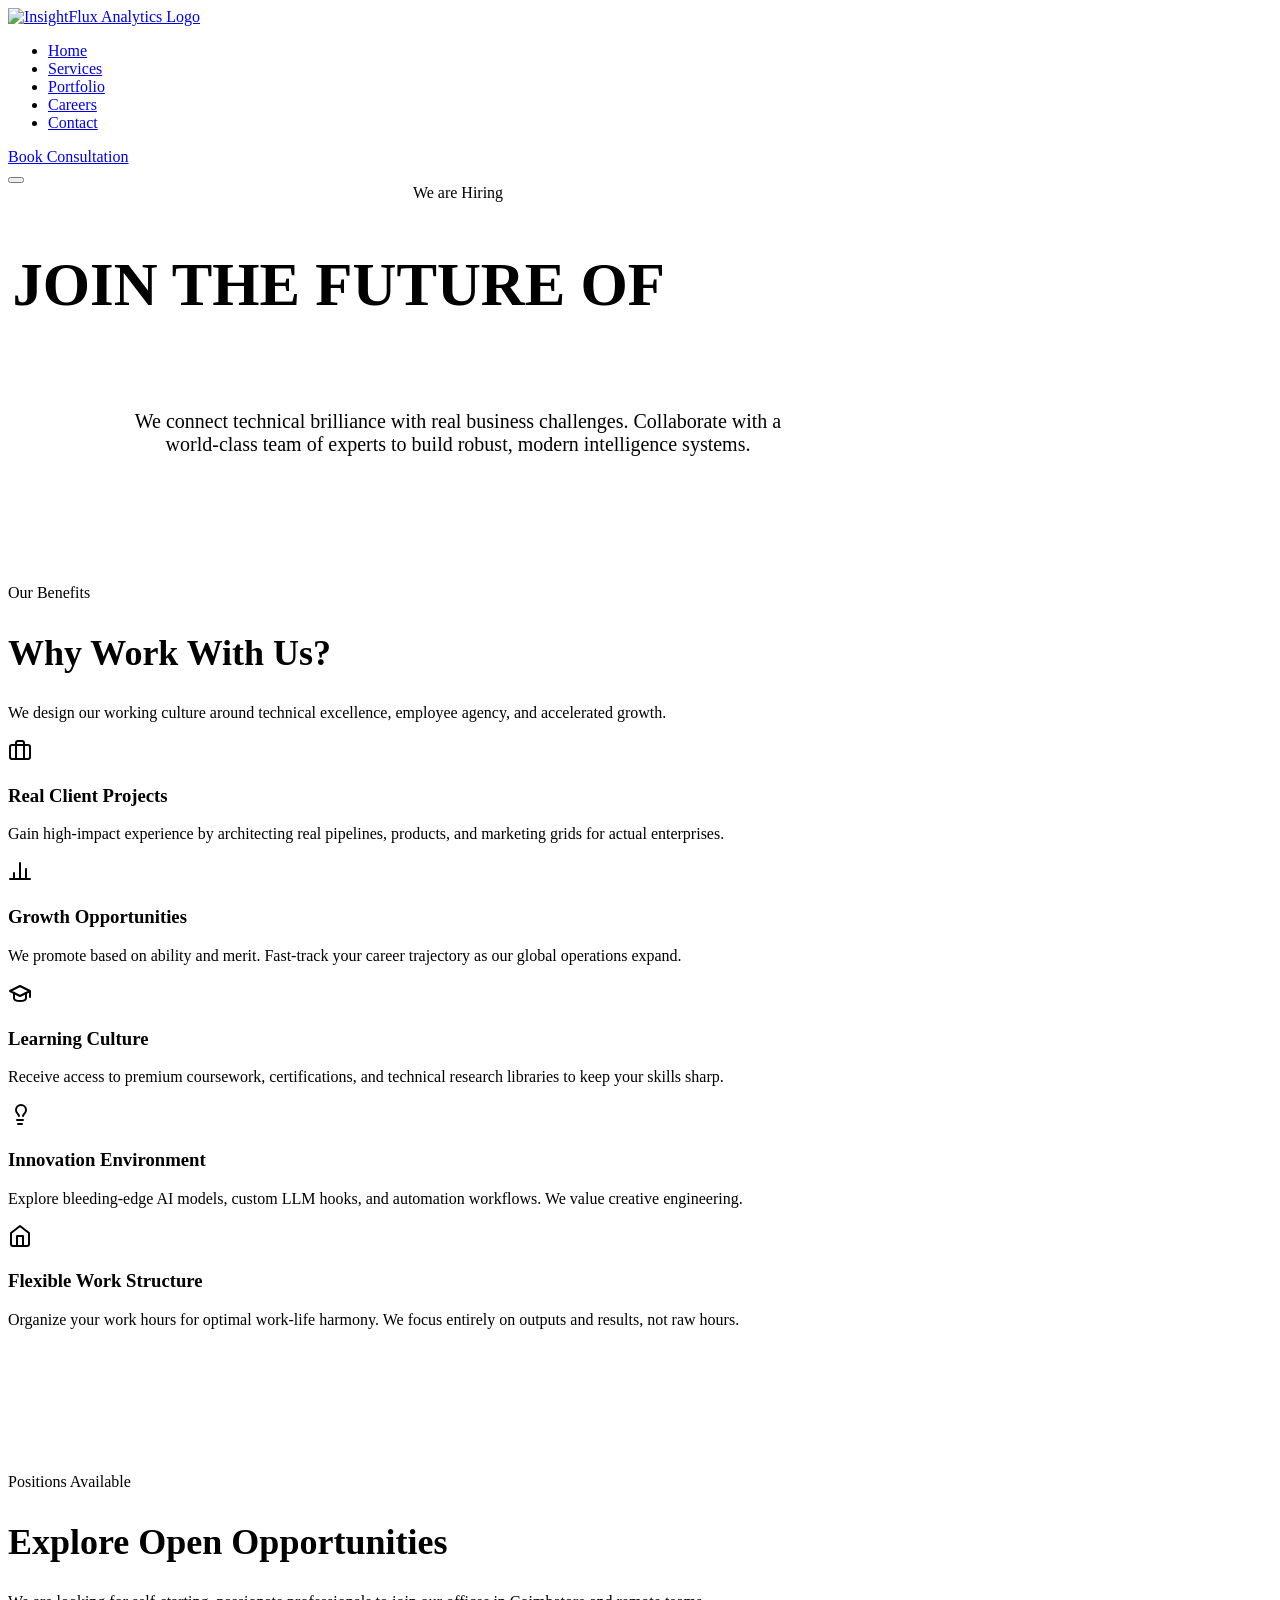
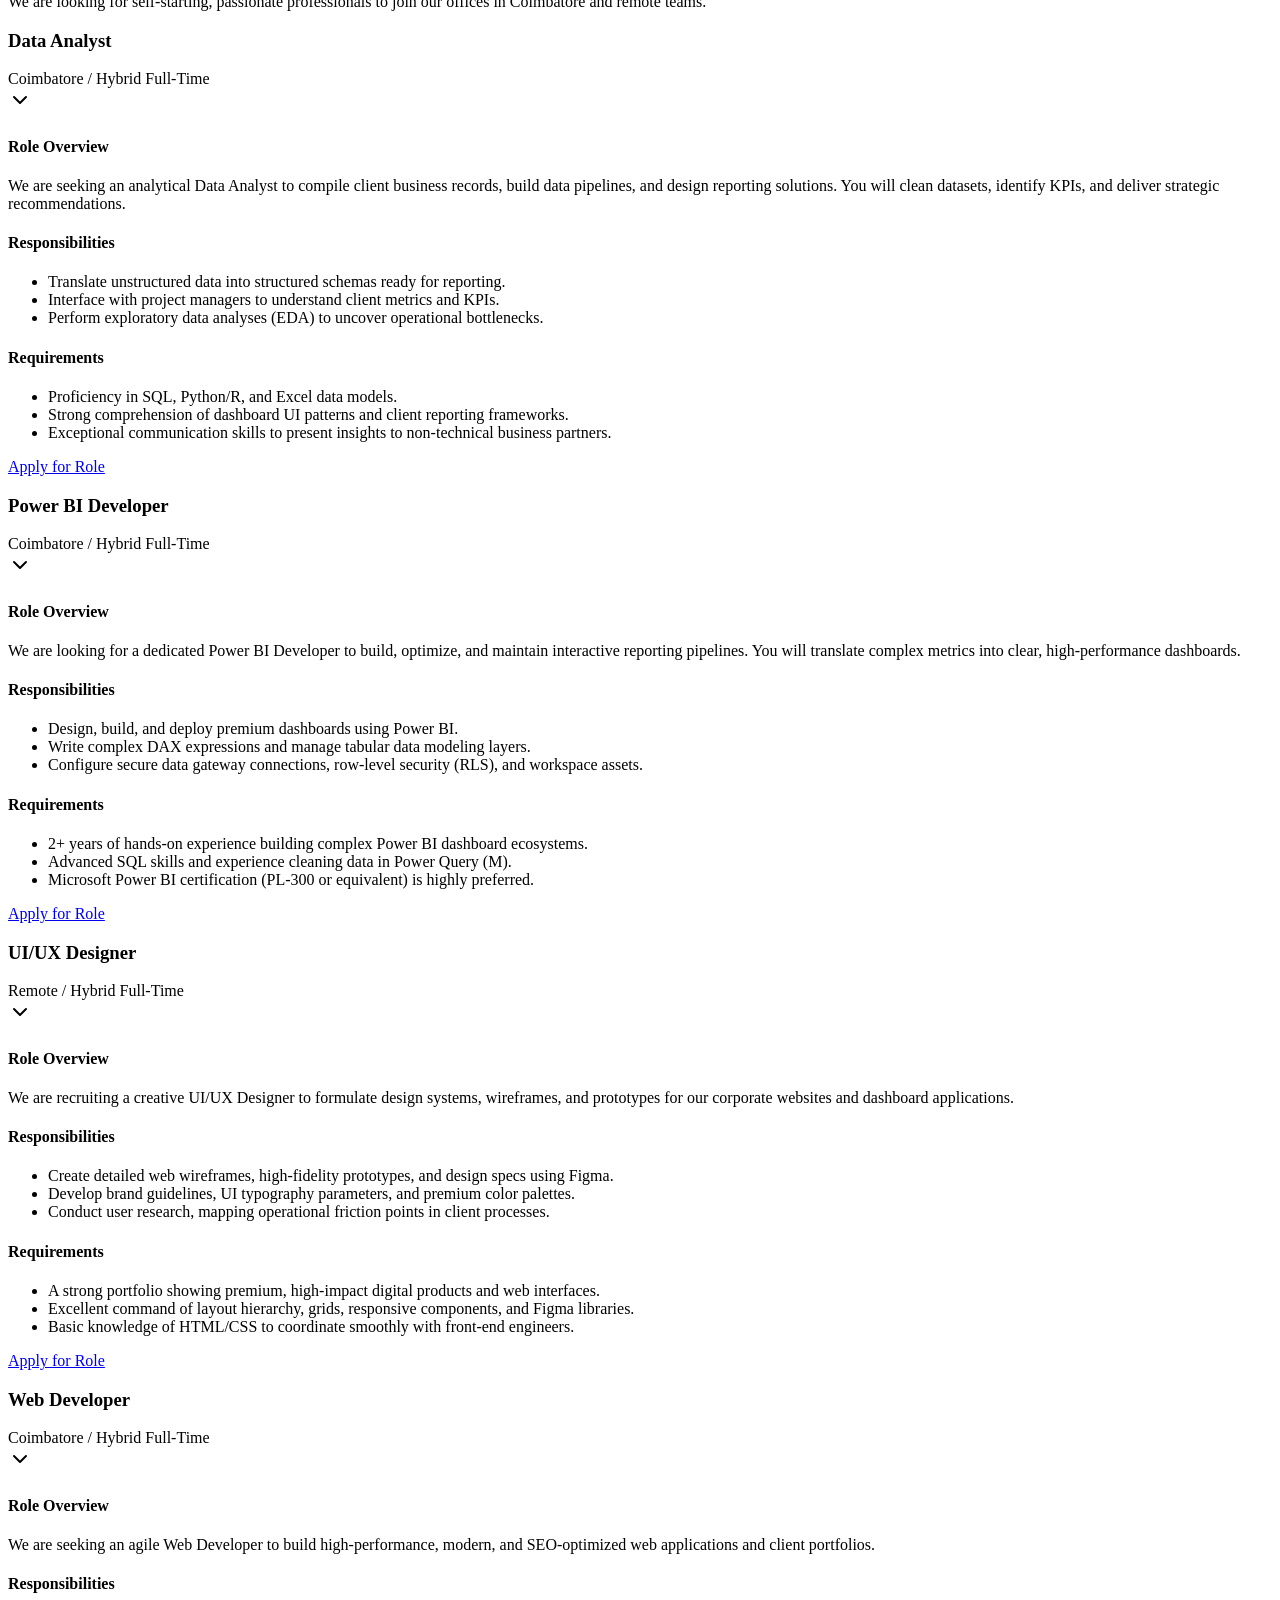
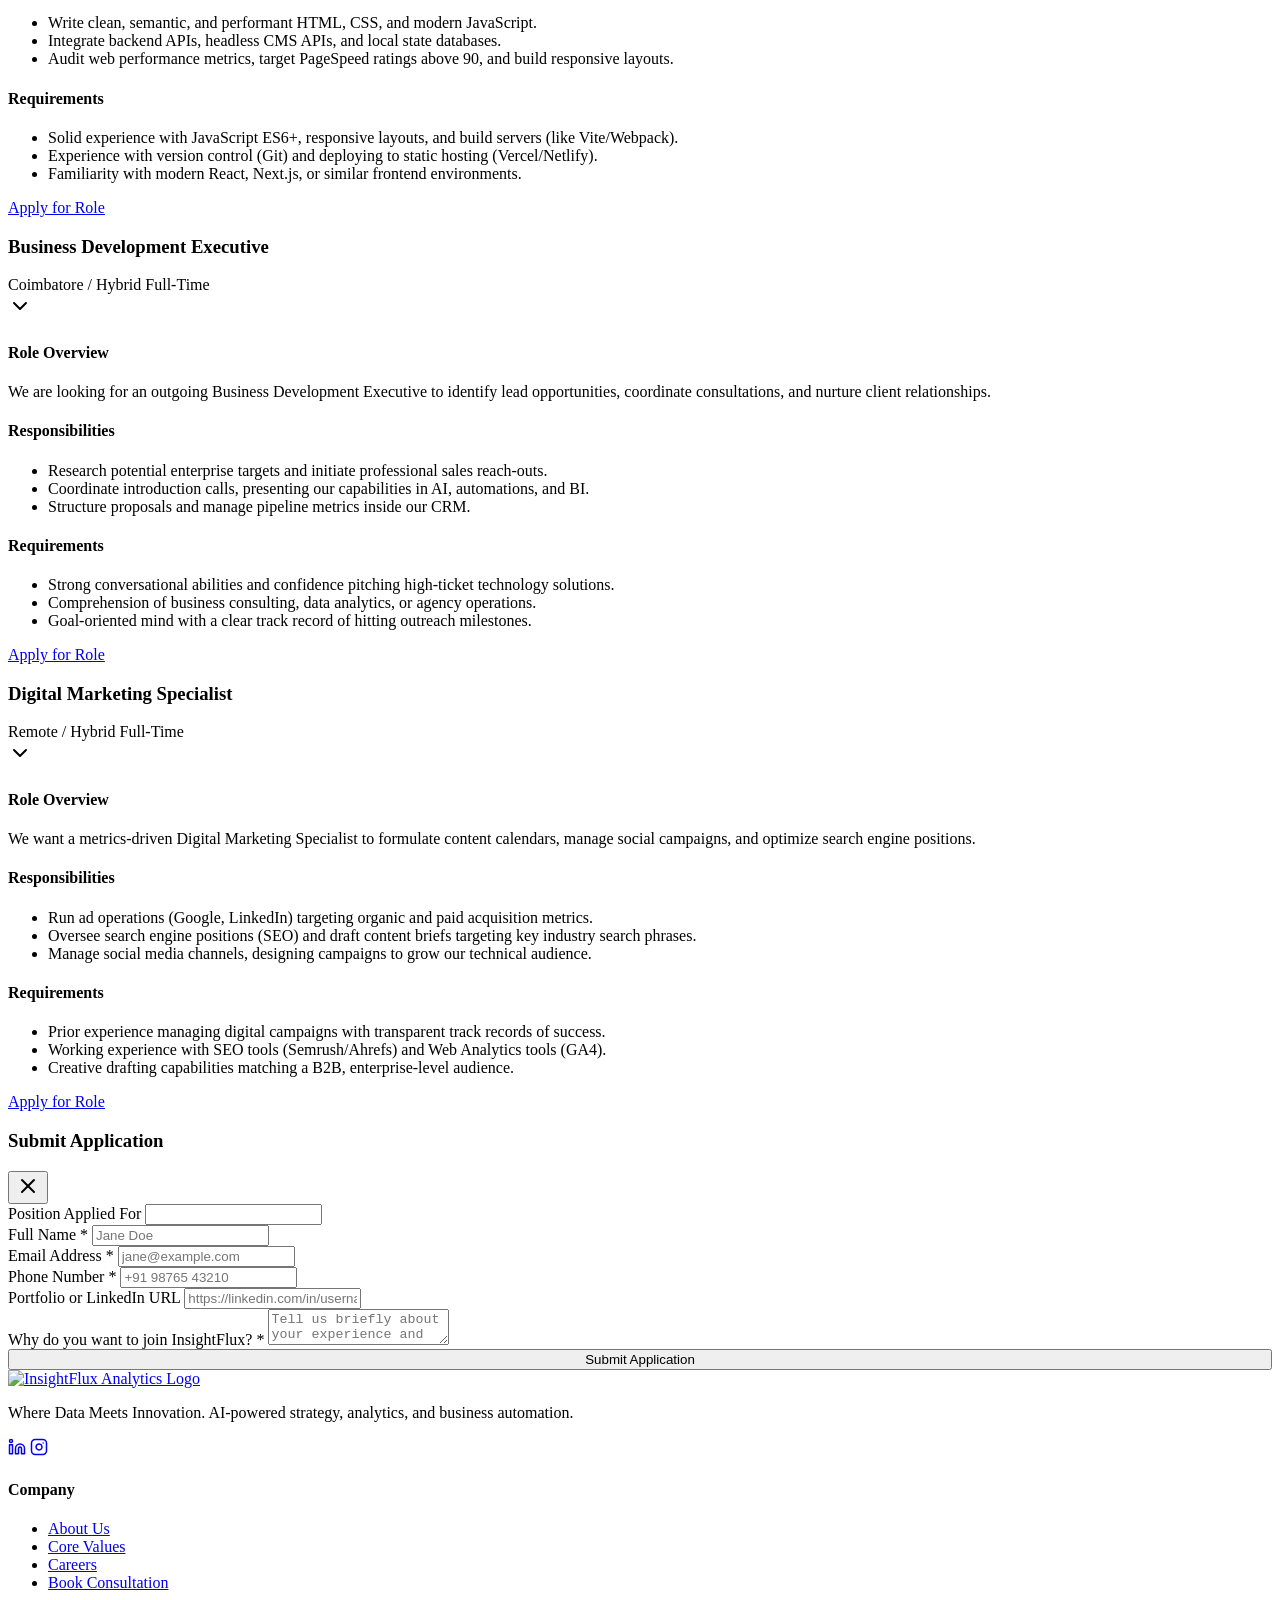
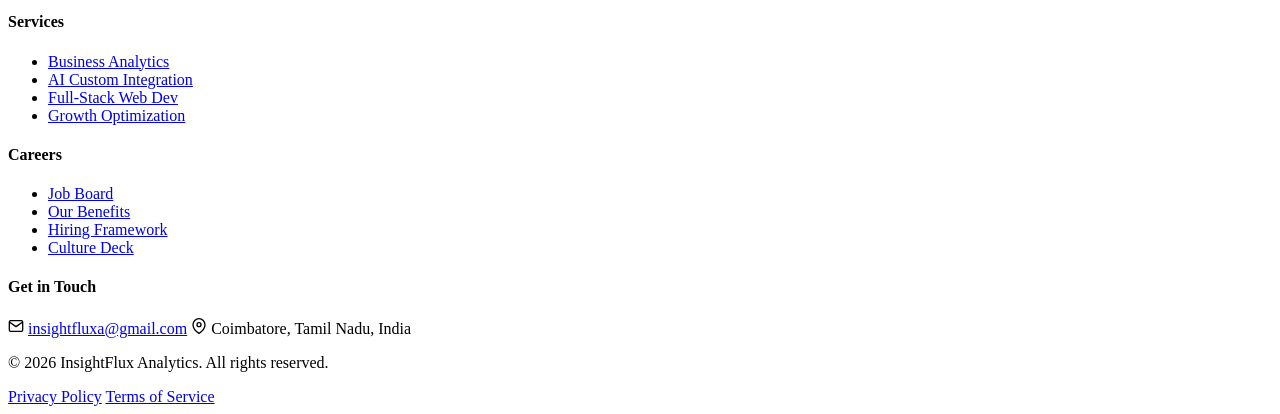
==== careers.html @ 3504a965 "Add files via upload" ====
<!DOCTYPE html>
<html lang="en">
<head>
  <meta charset="UTF-8">
  <meta name="viewport" content="width=device-width, initial-scale=1.0">
  <title>Careers - Join the Future of Data & AI | InsightFlux Analytics</title>
  <meta name="description" content="Build your career at InsightFlux Analytics. Work on real client projects, scale your analytics and engineering skills, and grow in an innovation-led environment.">
  <link rel="stylesheet" href="css/style.css">
</head>
<body>

  <div class="dot-grid-bg"></div>
  <div class="hero-glow-container">
    <div class="hero-glow"></div>
  </div>

  <!-- Header -->
  <header class="header" id="site-header">
    <div class="header-container">
      <a href="index.html" class="logo">
        <img src="assets/logo.jpeg" alt="InsightFlux Analytics Logo">
      </a>
      <nav class="nav">
        <ul class="nav-menu">
          <li><a href="index.html" class="nav-link">Home</a></li>
          <li><a href="index.html#services" class="nav-link">Services</a></li>
          <li><a href="index.html#portfolio" class="nav-link">Portfolio</a></li>
          <li><a href="careers.html" class="nav-link active">Careers</a></li>
          <li><a href="contact.html" class="nav-link">Contact</a></li>
        </ul>
      </nav>
      <div class="nav-cta">
        <a href="contact.html" class="btn btn-primary">Book Consultation</a>
      </div>
      <button class="hamburger" aria-label="Toggle navigation">
        <span></span>
        <span></span>
        <span></span>
      </button>
    </div>
  </header>

  <!-- Careers Hero Section -->
  <section class="section" style="padding-top: calc(var(--header-height) + 4rem); padding-bottom: 4rem; text-align: center;">
    <div class="container" style="max-width: 900px;">
      <span class="section-badge reveal">We are Hiring</span>
      <h1 class="section-title reveal delay-1" style="font-size: 3.8rem; line-height: 1.1; margin-bottom: 1.5rem;">
        JOIN THE FUTURE OF
        <span style="background: linear-gradient(135deg, var(--primary-purple) 30%, var(--secondary-purple) 100%); -webkit-background-clip: text; -webkit-text-fill-color: transparent;">DATA & AI</span>
      </h1>
      <p class="section-subtitle reveal delay-2" style="font-size: 1.25rem; max-width: 700px; margin: 0 auto;">
        We connect technical brilliance with real business challenges. Collaborate with a world-class team of experts to build robust, modern intelligence systems.
      </p>
    </div>
  </section>

  <!-- Benefits Section -->
  <section class="section" id="benefits" style="padding: 4rem 0;">
    <div class="container">
      <div class="section-header reveal">
        <span class="section-badge">Our Benefits</span>
        <h2 class="section-title" style="font-size: 2.25rem;">Why Work With Us?</h2>
        <p class="section-subtitle">We design our working culture around technical excellence, employee agency, and accelerated growth.</p>
      </div>

      <div class="benefits-grid">
        <!-- Benefit 1 -->
        <div class="glass-card benefit-card reveal">
          <div class="benefit-icon">
            <svg xmlns="http://www.w3.org/2000/svg" width="24" height="24" viewBox="0 0 24 24" fill="none" stroke="currentColor" stroke-width="2" stroke-linecap="round" stroke-linejoin="round"><rect x="2" y="7" width="20" height="14" rx="2" ry="2"></rect><path d="M16 21V5a2 2 0 0 0-2-2h-4a2 2 0 0 0-2 2v16"></path></svg>
          </div>
          <h3>Real Client Projects</h3>
          <p>Gain high-impact experience by architecting real pipelines, products, and marketing grids for actual enterprises.</p>
        </div>
        <!-- Benefit 2 -->
        <div class="glass-card benefit-card reveal delay-1">
          <div class="benefit-icon">
            <svg xmlns="http://www.w3.org/2000/svg" width="24" height="24" viewBox="0 0 24 24" fill="none" stroke="currentColor" stroke-width="2" stroke-linecap="round" stroke-linejoin="round"><line x1="18" y1="20" x2="18" y2="10"></line><line x1="12" y1="20" x2="12" y2="4"></line><line x1="6" y1="20" x2="6" y2="14"></line><line x1="2" y1="20" x2="22" y2="20"></line></svg>
          </div>
          <h3>Growth Opportunities</h3>
          <p>We promote based on ability and merit. Fast-track your career trajectory as our global operations expand.</p>
        </div>
        <!-- Benefit 3 -->
        <div class="glass-card benefit-card reveal delay-2">
          <div class="benefit-icon">
            <svg xmlns="http://www.w3.org/2000/svg" width="24" height="24" viewBox="0 0 24 24" fill="none" stroke="currentColor" stroke-width="2" stroke-linecap="round" stroke-linejoin="round"><path d="M22 10v6M2 10l10-5 10 5-10 5z"></path><path d="M6 12v5c0 2 2 3 6 3s6-1 6-3v-5"></path></svg>
          </div>
          <h3>Learning Culture</h3>
          <p>Receive access to premium coursework, certifications, and technical research libraries to keep your skills sharp.</p>
        </div>
        <!-- Benefit 4 -->
        <div class="glass-card benefit-card reveal delay-3">
          <div class="benefit-icon">
            <svg xmlns="http://www.w3.org/2000/svg" width="24" height="24" viewBox="0 0 24 24" fill="none" stroke="currentColor" stroke-width="2" stroke-linecap="round" stroke-linejoin="round"><path d="M15 14c.2-1 .7-1.7 1.5-2.5 1-.9 1.5-2.2 1.5-3.5A5 5 0 0 0 8 8c0 1.3.5 2.6 1.5 3.5.8.8 1.3 1.5 1.5 2.5M9 18h6M10 22h4"></path></svg>
          </div>
          <h3>Innovation Environment</h3>
          <p>Explore bleeding-edge AI models, custom LLM hooks, and automation workflows. We value creative engineering.</p>
        </div>
        <!-- Benefit 5 -->
        <div class="glass-card benefit-card reveal delay-4">
          <div class="benefit-icon">
            <svg xmlns="http://www.w3.org/2000/svg" width="24" height="24" viewBox="0 0 24 24" fill="none" stroke="currentColor" stroke-width="2" stroke-linecap="round" stroke-linejoin="round"><path d="M3 9l9-7 9 7v11a2 2 0 0 1-2 2H5a2 2 0 0 1-2-2z"></path><polyline points="9 22 9 12 15 12 15 22"></polyline></svg>
          </div>
          <h3>Flexible Work Structure</h3>
          <p>Organize your work hours for optimal work-life harmony. We focus entirely on outputs and results, not raw hours.</p>
        </div>
      </div>
    </div>
  </section>

  <!-- Open Roles Accordion Section -->
  <section class="section" id="open-roles" style="padding-top: 4rem;">
    <div class="container">
      <div class="roles-header reveal">
        <span class="section-badge">Positions Available</span>
        <h2 class="section-title" style="font-size: 2.25rem;">Explore Open Opportunities</h2>
        <p class="section-subtitle">We are looking for self-starting, passionate professionals to join our offices in Coimbatore and remote teams.</p>
      </div>

      <div class="roles-container reveal">
        <!-- Role 1: Data Analyst -->
        <div class="role-accordion">
          <div class="role-trigger">
            <div class="role-title-box">
              <h3>Data Analyst</h3>
              <div class="role-meta">
                <span>Coimbatore / Hybrid</span>
                <span>Full-Time</span>
              </div>
            </div>
            <svg class="role-arrow" xmlns="http://www.w3.org/2000/svg" width="24" height="24" viewBox="0 0 24 24" fill="none" stroke="currentColor" stroke-width="2" stroke-linecap="round" stroke-linejoin="round"><polyline points="6 9 12 15 18 9"></polyline></svg>
          </div>
          <div class="role-content">
            <div class="role-content-inner">
              <div class="role-section">
                <h4>Role Overview</h4>
                <p style="color: var(--text-muted); margin-bottom: 1rem;">We are seeking an analytical Data Analyst to compile client business records, build data pipelines, and design reporting solutions. You will clean datasets, identify KPIs, and deliver strategic recommendations.</p>
              </div>
              <div class="role-section">
                <h4>Responsibilities</h4>
                <ul class="role-list">
                  <li>Translate unstructured data into structured schemas ready for reporting.</li>
                  <li>Interface with project managers to understand client metrics and KPIs.</li>
                  <li>Perform exploratory data analyses (EDA) to uncover operational bottlenecks.</li>
                </ul>
              </div>
              <div class="role-section">
                <h4>Requirements</h4>
                <ul class="role-list">
                  <li>Proficiency in SQL, Python/R, and Excel data models.</li>
                  <li>Strong comprehension of dashboard UI patterns and client reporting frameworks.</li>
                  <li>Exceptional communication skills to present insights to non-technical business partners.</li>
                </ul>
              </div>
              <div class="role-apply-box">
                <a href="#" class="btn btn-primary btn-apply" data-role="Data Analyst">Apply for Role</a>
              </div>
            </div>
          </div>
        </div>

        <!-- Role 2: Power BI Developer -->
        <div class="role-accordion">
          <div class="role-trigger">
            <div class="role-title-box">
              <h3>Power BI Developer</h3>
              <div class="role-meta">
                <span>Coimbatore / Hybrid</span>
                <span>Full-Time</span>
              </div>
            </div>
            <svg class="role-arrow" xmlns="http://www.w3.org/2000/svg" width="24" height="24" viewBox="0 0 24 24" fill="none" stroke="currentColor" stroke-width="2" stroke-linecap="round" stroke-linejoin="round"><polyline points="6 9 12 15 18 9"></polyline></svg>
          </div>
          <div class="role-content">
            <div class="role-content-inner">
              <div class="role-section">
                <h4>Role Overview</h4>
                <p style="color: var(--text-muted); margin-bottom: 1rem;">We are looking for a dedicated Power BI Developer to build, optimize, and maintain interactive reporting pipelines. You will translate complex metrics into clear, high-performance dashboards.</p>
              </div>
              <div class="role-section">
                <h4>Responsibilities</h4>
                <ul class="role-list">
                  <li>Design, build, and deploy premium dashboards using Power BI.</li>
                  <li>Write complex DAX expressions and manage tabular data modeling layers.</li>
                  <li>Configure secure data gateway connections, row-level security (RLS), and workspace assets.</li>
                </ul>
              </div>
              <div class="role-section">
                <h4>Requirements</h4>
                <ul class="role-list">
                  <li>2+ years of hands-on experience building complex Power BI dashboard ecosystems.</li>
                  <li>Advanced SQL skills and experience cleaning data in Power Query (M).</li>
                  <li>Microsoft Power BI certification (PL-300 or equivalent) is highly preferred.</li>
                </ul>
              </div>
              <div class="role-apply-box">
                <a href="#" class="btn btn-primary btn-apply" data-role="Power BI Developer">Apply for Role</a>
              </div>
            </div>
          </div>
        </div>

        <!-- Role 3: UI/UX Designer -->
        <div class="role-accordion">
          <div class="role-trigger">
            <div class="role-title-box">
              <h3>UI/UX Designer</h3>
              <div class="role-meta">
                <span>Remote / Hybrid</span>
                <span>Full-Time</span>
              </div>
            </div>
            <svg class="role-arrow" xmlns="http://www.w3.org/2000/svg" width="24" height="24" viewBox="0 0 24 24" fill="none" stroke="currentColor" stroke-width="2" stroke-linecap="round" stroke-linejoin="round"><polyline points="6 9 12 15 18 9"></polyline></svg>
          </div>
          <div class="role-content">
            <div class="role-content-inner">
              <div class="role-section">
                <h4>Role Overview</h4>
                <p style="color: var(--text-muted); margin-bottom: 1rem;">We are recruiting a creative UI/UX Designer to formulate design systems, wireframes, and prototypes for our corporate websites and dashboard applications.</p>
              </div>
              <div class="role-section">
                <h4>Responsibilities</h4>
                <ul class="role-list">
                  <li>Create detailed web wireframes, high-fidelity prototypes, and design specs using Figma.</li>
                  <li>Develop brand guidelines, UI typography parameters, and premium color palettes.</li>
                  <li>Conduct user research, mapping operational friction points in client processes.</li>
                </ul>
              </div>
              <div class="role-section">
                <h4>Requirements</h4>
                <ul class="role-list">
                  <li>A strong portfolio showing premium, high-impact digital products and web interfaces.</li>
                  <li>Excellent command of layout hierarchy, grids, responsive components, and Figma libraries.</li>
                  <li>Basic knowledge of HTML/CSS to coordinate smoothly with front-end engineers.</li>
                </ul>
              </div>
              <div class="role-apply-box">
                <a href="#" class="btn btn-primary btn-apply" data-role="UI/UX Designer">Apply for Role</a>
              </div>
            </div>
          </div>
        </div>

        <!-- Role 4: Web Developer -->
        <div class="role-accordion">
          <div class="role-trigger">
            <div class="role-title-box">
              <h3>Web Developer</h3>
              <div class="role-meta">
                <span>Coimbatore / Hybrid</span>
                <span>Full-Time</span>
              </div>
            </div>
            <svg class="role-arrow" xmlns="http://www.w3.org/2000/svg" width="24" height="24" viewBox="0 0 24 24" fill="none" stroke="currentColor" stroke-width="2" stroke-linecap="round" stroke-linejoin="round"><polyline points="6 9 12 15 18 9"></polyline></svg>
          </div>
          <div class="role-content">
            <div class="role-content-inner">
              <div class="role-section">
                <h4>Role Overview</h4>
                <p style="color: var(--text-muted); margin-bottom: 1rem;">We are seeking an agile Web Developer to build high-performance, modern, and SEO-optimized web applications and client portfolios.</p>
              </div>
              <div class="role-section">
                <h4>Responsibilities</h4>
                <ul class="role-list">
                  <li>Write clean, semantic, and performant HTML, CSS, and modern JavaScript.</li>
                  <li>Integrate backend APIs, headless CMS APIs, and local state databases.</li>
                  <li>Audit web performance metrics, target PageSpeed ratings above 90, and build responsive layouts.</li>
                </ul>
              </div>
              <div class="role-section">
                <h4>Requirements</h4>
                <ul class="role-list">
                  <li>Solid experience with JavaScript ES6+, responsive layouts, and build servers (like Vite/Webpack).</li>
                  <li>Experience with version control (Git) and deploying to static hosting (Vercel/Netlify).</li>
                  <li>Familiarity with modern React, Next.js, or similar frontend environments.</li>
                </ul>
              </div>
              <div class="role-apply-box">
                <a href="#" class="btn btn-primary btn-apply" data-role="Web Developer">Apply for Role</a>
              </div>
            </div>
          </div>
        </div>

        <!-- Role 5: Business Development Executive -->
        <div class="role-accordion">
          <div class="role-trigger">
            <div class="role-title-box">
              <h3>Business Development Executive</h3>
              <div class="role-meta">
                <span>Coimbatore / Hybrid</span>
                <span>Full-Time</span>
              </div>
            </div>
            <svg class="role-arrow" xmlns="http://www.w3.org/2000/svg" width="24" height="24" viewBox="0 0 24 24" fill="none" stroke="currentColor" stroke-width="2" stroke-linecap="round" stroke-linejoin="round"><polyline points="6 9 12 15 18 9"></polyline></svg>
          </div>
          <div class="role-content">
            <div class="role-content-inner">
              <div class="role-section">
                <h4>Role Overview</h4>
                <p style="color: var(--text-muted); margin-bottom: 1rem;">We are looking for an outgoing Business Development Executive to identify lead opportunities, coordinate consultations, and nurture client relationships.</p>
              </div>
              <div class="role-section">
                <h4>Responsibilities</h4>
                <ul class="role-list">
                  <li>Research potential enterprise targets and initiate professional sales reach-outs.</li>
                  <li>Coordinate introduction calls, presenting our capabilities in AI, automations, and BI.</li>
                  <li>Structure proposals and manage pipeline metrics inside our CRM.</li>
                </ul>
              </div>
              <div class="role-section">
                <h4>Requirements</h4>
                <ul class="role-list">
                  <li>Strong conversational abilities and confidence pitching high-ticket technology solutions.</li>
                  <li>Comprehension of business consulting, data analytics, or agency operations.</li>
                  <li>Goal-oriented mind with a clear track record of hitting outreach milestones.</li>
                </ul>
              </div>
              <div class="role-apply-box">
                <a href="#" class="btn btn-primary btn-apply" data-role="Business Development Executive">Apply for Role</a>
              </div>
            </div>
          </div>
        </div>

        <!-- Role 6: Digital Marketing Specialist -->
        <div class="role-accordion">
          <div class="role-trigger">
            <div class="role-title-box">
              <h3>Digital Marketing Specialist</h3>
              <div class="role-meta">
                <span>Remote / Hybrid</span>
                <span>Full-Time</span>
              </div>
            </div>
            <svg class="role-arrow" xmlns="http://www.w3.org/2000/svg" width="24" height="24" viewBox="0 0 24 24" fill="none" stroke="currentColor" stroke-width="2" stroke-linecap="round" stroke-linejoin="round"><polyline points="6 9 12 15 18 9"></polyline></svg>
          </div>
          <div class="role-content">
            <div class="role-content-inner">
              <div class="role-section">
                <h4>Role Overview</h4>
                <p style="color: var(--text-muted); margin-bottom: 1rem;">We want a metrics-driven Digital Marketing Specialist to formulate content calendars, manage social campaigns, and optimize search engine positions.</p>
              </div>
              <div class="role-section">
                <h4>Responsibilities</h4>
                <ul class="role-list">
                  <li>Run ad operations (Google, LinkedIn) targeting organic and paid acquisition metrics.</li>
                  <li>Oversee search engine positions (SEO) and draft content briefs targeting key industry search phrases.</li>
                  <li>Manage social media channels, designing campaigns to grow our technical audience.</li>
                </ul>
              </div>
              <div class="role-section">
                <h4>Requirements</h4>
                <ul class="role-list">
                  <li>Prior experience managing digital campaigns with transparent track records of success.</li>
                  <li>Working experience with SEO tools (Semrush/Ahrefs) and Web Analytics tools (GA4).</li>
                  <li>Creative drafting capabilities matching a B2B, enterprise-level audience.</li>
                </ul>
              </div>
              <div class="role-apply-box">
                <a href="#" class="btn btn-primary btn-apply" data-role="Digital Marketing Specialist">Apply for Role</a>
              </div>
            </div>
          </div>
        </div>
      </div>
    </div>
  </section>

  <!-- Application Modal -->
  <div class="modal-overlay" id="apply-modal">
    <div class="modal-container">
      <div class="modal-header">
        <h3>Submit Application</h3>
        <button class="modal-close" aria-label="Close modal">
          <svg xmlns="http://www.w3.org/2000/svg" width="24" height="24" viewBox="0 0 24 24" fill="none" stroke="currentColor" stroke-width="2" stroke-linecap="round" stroke-linejoin="round"><line x1="18" y1="6" x2="6" y2="18"></line><line x1="6" y1="6" x2="18" y2="18"></line></svg>
        </button>
      </div>
      <div class="modal-body">
        <form id="apply-form">
          <div class="form-group">
            <label for="apply-role">Position Applied For</label>
            <input type="text" id="apply-role" class="form-control" readonly>
          </div>
          
          <div class="form-row">
            <div class="form-group">
              <label for="apply-name">Full Name *</label>
              <input type="text" id="apply-name" class="form-control" placeholder="Jane Doe" required>
            </div>
            <div class="form-group">
              <label for="apply-email">Email Address *</label>
              <input type="email" id="apply-email" class="form-control" placeholder="jane@example.com" required>
            </div>
          </div>

          <div class="form-row">
            <div class="form-group">
              <label for="apply-phone">Phone Number *</label>
              <input type="tel" id="apply-phone" class="form-control" placeholder="+91 98765 43210" required>
            </div>
            <div class="form-group">
              <label for="apply-portfolio">Portfolio or LinkedIn URL</label>
              <input type="url" id="apply-portfolio" class="form-control" placeholder="https://linkedin.com/in/username">
            </div>
          </div>

          <div class="form-group">
            <label for="apply-message">Why do you want to join InsightFlux? *</label>
            <textarea id="apply-message" class="form-control" placeholder="Tell us briefly about your experience and motivations..." required></textarea>
          </div>

          <button type="submit" class="btn btn-primary" style="width: 100%;">Submit Application</button>
        </form>
      </div>
    </div>
  </div>

  <!-- Footer -->
  <footer class="footer">
    <div class="container">
      <div class="footer-grid">
        <div class="footer-brand">
          <a href="index.html" class="footer-logo">
            <img src="assets/logo.jpeg" alt="InsightFlux Analytics Logo">
          </a>
          <p class="footer-tagline">Where Data Meets Innovation. AI-powered strategy, analytics, and business automation.</p>
          <div class="footer-socials">
            <a href="https://www.linkedin.com/company/insightflux-analytics/" target="_blank" rel="noopener" aria-label="LinkedIn"><svg xmlns="http://www.w3.org/2000/svg" width="18" height="18" viewBox="0 0 24 24" fill="none" stroke="currentColor" stroke-width="2" stroke-linecap="round" stroke-linejoin="round"><path d="M16 8a6 6 0 0 1 6 6v7h-4v-7a2 2 0 0 0-2-2 2 2 0 0 0-2 2v7h-4v-7a6 6 0 0 1 6-6z"></path><rect x="2" y="9" width="4" height="12"></rect><circle cx="4" cy="4" r="2"></circle></svg></a>
            <a href="https://www.instagram.com/insightfluxanalytics?igsh=MTJ5N2g4Z3Jvb3lvZg==" target="_blank" rel="noopener" aria-label="Instagram"><svg xmlns="http://www.w3.org/2000/svg" width="18" height="18" viewBox="0 0 24 24" fill="none" stroke="currentColor" stroke-width="2" stroke-linecap="round" stroke-linejoin="round"><rect x="2" y="2" width="20" height="20" rx="5" ry="5"></rect><path d="M16 11.37A4 4 0 1 1 12.63 8 4 4 0 0 1 16 11.37z"></path><line x1="17.5" y1="6.5" x2="17.51" y2="6.5"></line></svg></a>
          </div>
        </div>
        <div class="footer-col">
          <h4>Company</h4>
          <ul class="footer-links">
            <li><a href="index.html#about" class="footer-link">About Us</a></li>
            <li><a href="index.html#why-us" class="footer-link">Core Values</a></li>
            <li><a href="careers.html" class="footer-link">Careers</a></li>
            <li><a href="contact.html" class="footer-link">Book Consultation</a></li>
          </ul>
        </div>
        <div class="footer-col">
          <h4>Services</h4>
          <ul class="footer-links">
            <li><a href="index.html#services" class="footer-link">Business Analytics</a></li>
            <li><a href="index.html#services" class="footer-link">AI Custom Integration</a></li>
            <li><a href="index.html#services" class="footer-link">Full-Stack Web Dev</a></li>
            <li><a href="index.html#services" class="footer-link">Growth Optimization</a></li>
          </ul>
        </div>
        <div class="footer-col">
          <h4>Careers</h4>
          <ul class="footer-links">
            <li><a href="careers.html" class="footer-link">Job Board</a></li>
            <li><a href="careers.html#benefits" class="footer-link">Our Benefits</a></li>
            <li><a href="careers.html" class="footer-link">Hiring Framework</a></li>
            <li><a href="careers.html" class="footer-link">Culture Deck</a></li>
          </ul>
        </div>
        <div class="footer-col">
          <h4>Get in Touch</h4>
          <div class="footer-contact-info">
            <span>
              <svg xmlns="http://www.w3.org/2000/svg" width="16" height="16" viewBox="0 0 24 24" fill="none" stroke="currentColor" stroke-width="2"><path d="M4 4h16c1.1 0 2 .9 2 2v12c0 1.1-.9 2-2 2H4c-1.1 0-2-.9-2-2V6c0-1.1.9-2 2-2z"></path><polyline points="22,6 12,13 2,6"></polyline></svg>
              <a href="mailto:insightfluxa@gmail.com">insightfluxa@gmail.com</a>
            </span>
            <span>
              <svg xmlns="http://www.w3.org/2000/svg" width="16" height="16" viewBox="0 0 24 24" fill="none" stroke="currentColor" stroke-width="2"><path d="M21 10c0 7-9 13-9 13s-9-6-9-13a9 9 0 0 1 18 0z"></path><circle cx="12" cy="10" r="3"></circle></svg>
              Coimbatore, Tamil Nadu, India
            </span>
          </div>
        </div>
      </div>
      <div class="footer-bottom">
        <p>&copy; 2026 InsightFlux Analytics. All rights reserved.</p>
        <div class="footer-legal-links">
          <a href="#">Privacy Policy</a>
          <a href="#">Terms of Service</a>
        </div>
      </div>
    </div>
  </footer>

  <script src="js/main.js"></script>
</body>
</html>
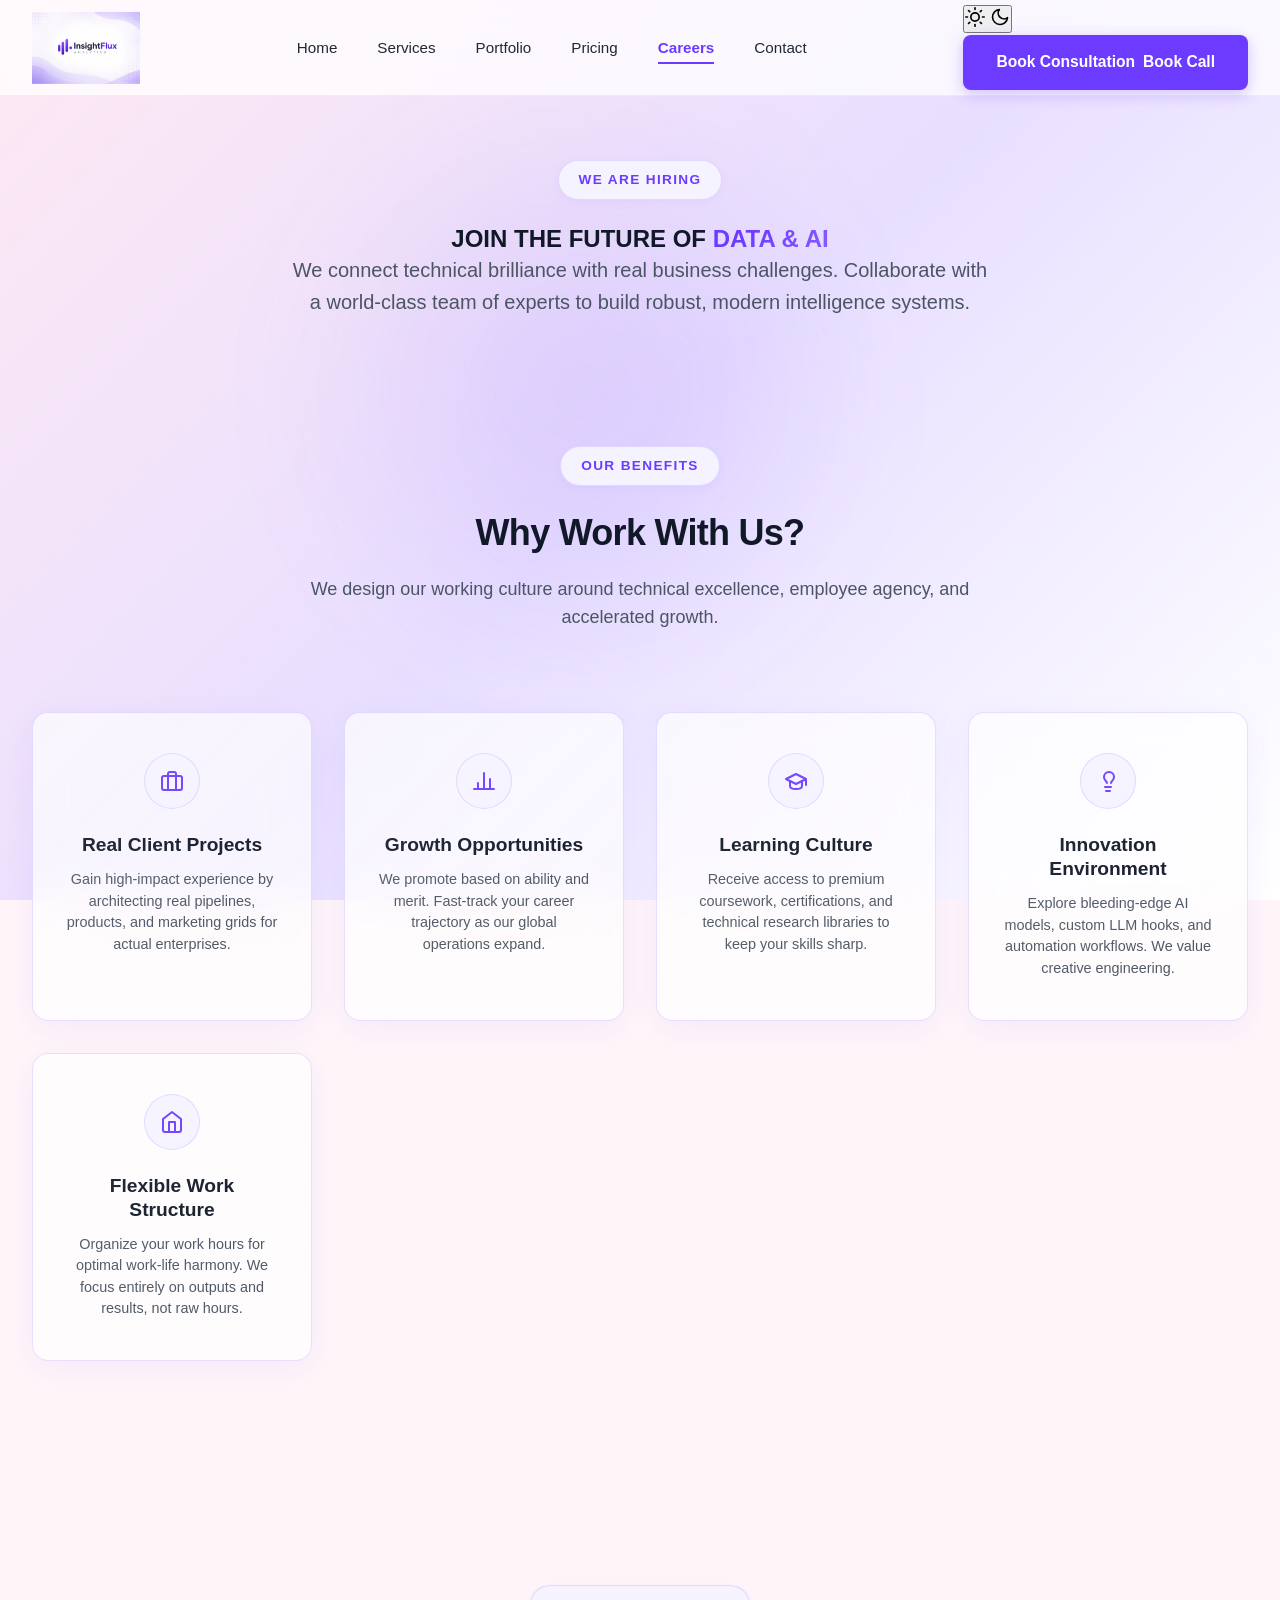
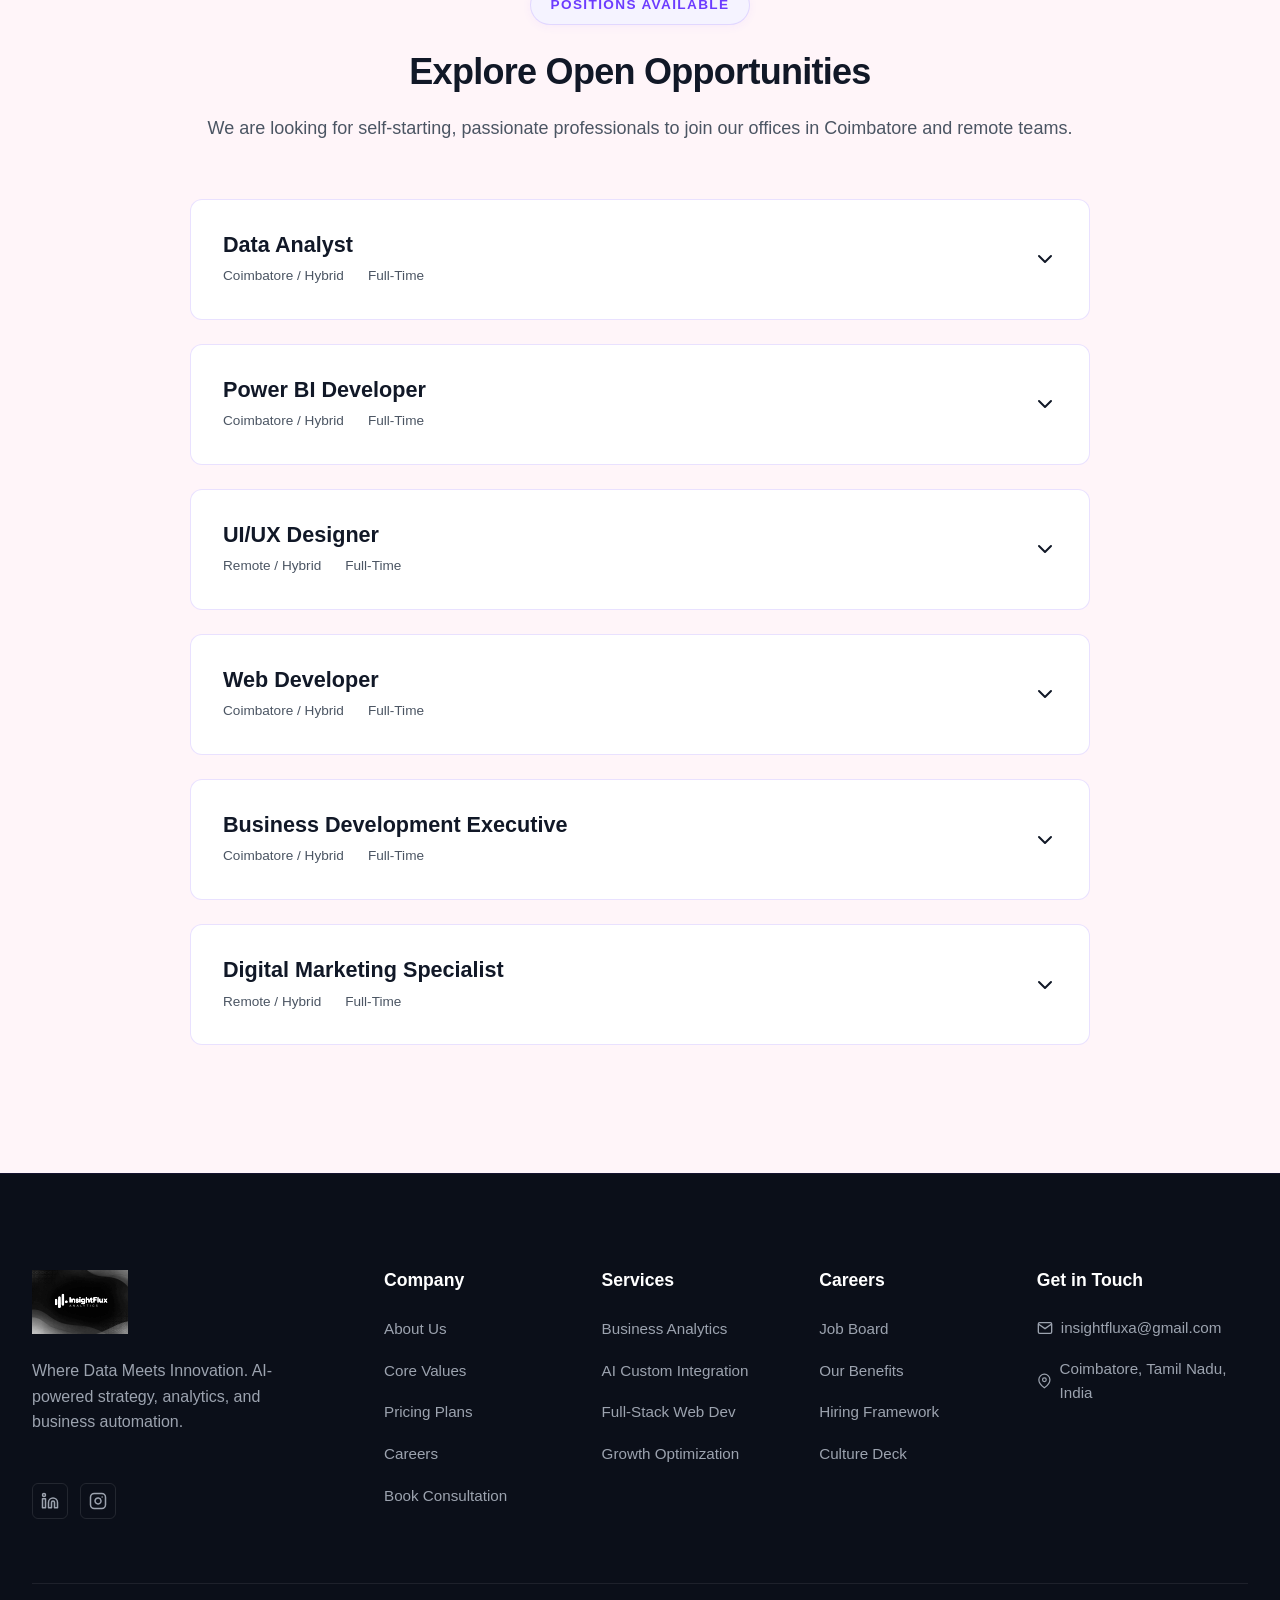
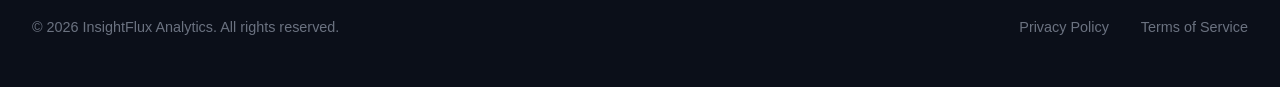
==== commit 767d338b: "Update careers.html" ====
--- a/careers.html
+++ b/careers.html
@@ -25,12 +25,24 @@
           <li><a href="index.html" class="nav-link">Home</a></li>
           <li><a href="index.html#services" class="nav-link">Services</a></li>
           <li><a href="index.html#portfolio" class="nav-link">Portfolio</a></li>
+          <li><a href="index.html#pricing" class="nav-link">Pricing</a></li>
           <li><a href="careers.html" class="nav-link active">Careers</a></li>
           <li><a href="contact.html" class="nav-link">Contact</a></li>
         </ul>
       </nav>
-      <div class="nav-cta">
-        <a href="contact.html" class="btn btn-primary">Book Consultation</a>
+      <div class="header-actions">
+        <button class="theme-toggle-btn" aria-label="Toggle theme" id="theme-toggle">
+          <!-- Sun Icon (visible in dark mode) -->
+          <svg class="sun-icon" xmlns="http://www.w3.org/2000/svg" width="20" height="20" viewBox="0 0 24 24" fill="none" stroke="currentColor" stroke-width="2" stroke-linecap="round" stroke-linejoin="round"><circle cx="12" cy="12" r="5"></circle><line x1="12" y1="1" x2="12" y2="3"></line><line x1="12" y1="21" x2="12" y2="23"></line><line x1="4.22" y1="4.22" x2="5.64" y2="5.64"></line><line x1="18.36" y1="18.36" x2="19.78" y2="19.78"></line><line x1="1" y1="12" x2="3" y2="12"></line><line x1="21" y1="12" x2="23" y2="12"></line><line x1="4.22" y1="19.78" x2="5.64" y2="18.36"></line><line x1="18.36" y1="5.64" x2="19.78" y2="4.22"></line></svg>
+          <!-- Moon Icon (visible in light mode) -->
+          <svg class="moon-icon" xmlns="http://www.w3.org/2000/svg" width="20" height="20" viewBox="0 0 24 24" fill="none" stroke="currentColor" stroke-width="2" stroke-linecap="round" stroke-linejoin="round"><path d="M21 12.79A9 9 0 1 1 11.21 3 7 7 0 0 0 21 12.79z"></path></svg>
+        </button>
+        <div class="nav-cta">
+          <a href="contact.html" class="btn btn-primary">
+            <span class="cta-text-desktop">Book Consultation</span>
+            <span class="cta-text-mobile">Book Call</span>
+          </a>
+        </div>
       </div>
       <button class="hamburger" aria-label="Toggle navigation">
         <span></span>
@@ -44,7 +56,7 @@
   <section class="section" style="padding-top: calc(var(--header-height) + 4rem); padding-bottom: 4rem; text-align: center;">
     <div class="container" style="max-width: 900px;">
       <span class="section-badge reveal">We are Hiring</span>
-      <h1 class="section-title reveal delay-1" style="font-size: 3.8rem; line-height: 1.1; margin-bottom: 1.5rem;">
+      <h1 class="page-hero-title reveal delay-1">
         JOIN THE FUTURE OF
         <span style="background: linear-gradient(135deg, var(--primary-purple) 30%, var(--secondary-purple) 100%); -webkit-background-clip: text; -webkit-text-fill-color: transparent;">DATA & AI</span>
       </h1>
@@ -435,6 +447,7 @@
           <ul class="footer-links">
             <li><a href="index.html#about" class="footer-link">About Us</a></li>
             <li><a href="index.html#why-us" class="footer-link">Core Values</a></li>
+            <li><a href="index.html#pricing" class="footer-link">Pricing Plans</a></li>
             <li><a href="careers.html" class="footer-link">Careers</a></li>
             <li><a href="contact.html" class="footer-link">Book Consultation</a></li>
           </ul>
--- a/css/style.css
+++ b/css/style.css
@@ -0,0 +1,1938 @@
+/*
+ * InsightFlux Analytics - CSS Stylesheet
+ * Premium Business & AI-Powered Tech Theme
+ */
+
+/* Google Fonts Import */
+@import url('https://fonts.googleapis.com/css2?family=Inter:wght@300;400;500;600;700&family=Outfit:wght@400;500;600;700;800&display=swap');
+
+/* CSS Variables */
+:root {
+  --primary-purple: #6C3BFF;
+  --secondary-purple: #8A5CFF;
+  --deep-navy: #111827;
+  --white: #FFFFFF;
+  --light-lavender: #F5F3FF;
+  --dark-navy: #0B0F19;
+  
+  /* Text colors */
+  --text-dark: #1F2937;
+  --text-muted: #4B5563;
+  --text-light: #F3F4F6;
+  
+  /* Borders and Glass */
+  --border-color: rgba(108, 59, 255, 0.15);
+  --border-hover: rgba(108, 59, 255, 0.35);
+  --glass-bg: rgba(255, 255, 255, 0.65);
+  --glass-bg-hover: rgba(255, 255, 255, 0.8);
+  --glass-shadow: 0 8px 32px 0 rgba(108, 59, 255, 0.06);
+  --glow-shadow: 0 0 25px rgba(108, 59, 255, 0.25);
+  
+  /* Transitions */
+  --transition-smooth: all 0.4s cubic-bezier(0.16, 1, 0.3, 1);
+  --transition-fast: all 0.2s ease;
+  
+  /* Header height */
+  --header-height: 96px;
+}
+
+/* Reset and Base Styles */
+* {
+  margin: 0;
+  padding: 0;
+  box-sizing: border-box;
+}
+
+html {
+  scroll-behavior: smooth;
+  font-size: 16px;
+}
+
+body {
+  font-family: 'Inter', sans-serif;
+  color: var(--text-dark);
+  background-color: #FFF5F9;
+  background-image: linear-gradient(135deg, #FFE9F3 0%, #E8DFFF 50%, #FFFFFF 100%);
+  background-attachment: fixed;
+  overflow-x: hidden;
+  line-height: 1.6;
+}
+
+h1, h2, h3, h4, h5, h6 {
+  font-family: 'Outfit', sans-serif;
+  color: var(--deep-navy);
+  font-weight: 700;
+  line-height: 1.25;
+}
+
+a {
+  text-decoration: none;
+  color: inherit;
+  transition: var(--transition-fast);
+}
+
+ul {
+  list-style: none;
+}
+
+img {
+  max-width: 100%;
+  height: auto;
+  display: block;
+}
+
+button, input, textarea, select {
+  font-family: inherit;
+  font-size: inherit;
+}
+
+/* Dot Grid Background Overlay */
+.dot-grid-bg {
+  position: fixed;
+  top: 0;
+  left: 0;
+  width: 100%;
+  height: 100%;
+  background-image: radial-gradient(rgba(108, 59, 255, 0.06) 1.5px, transparent 1.5px);
+  background-size: 32px 32px;
+  pointer-events: none;
+  z-index: 0;
+  opacity: 0.85;
+}
+
+/* Layout Utilities */
+.container {
+  width: 100%;
+  max-width: 1280px;
+  margin: 0 auto;
+  padding: 0 2rem;
+  position: relative;
+  z-index: 1;
+}
+
+.section {
+  padding: 8rem 0;
+  position: relative;
+}
+
+.section-dark {
+  background-color: var(--dark-navy);
+  color: var(--text-light);
+}
+
+.section-dark h2, 
+.section-dark h3, 
+.section-dark h4 {
+  color: var(--white);
+}
+
+.section-header {
+  text-align: center;
+  max-width: 700px;
+  margin: 0 auto 5rem;
+}
+
+.section-badge {
+  display: inline-block;
+  padding: 0.5rem 1.25rem;
+  background-color: var(--light-lavender);
+  border: 1px solid var(--border-color);
+  color: var(--primary-purple);
+  border-radius: 100px;
+  font-size: 0.85rem;
+  font-weight: 600;
+  text-transform: uppercase;
+  letter-spacing: 0.1em;
+  margin-bottom: 1.5rem;
+  box-shadow: 0 2px 10px rgba(108, 59, 255, 0.05);
+}
+
+.section-dark .section-badge {
+  background-color: rgba(108, 59, 255, 0.15);
+  border-color: rgba(108, 59, 255, 0.3);
+  color: var(--secondary-purple);
+}
+
+.section-title {
+  font-size: 2.75rem;
+  margin-bottom: 1.25rem;
+  letter-spacing: -0.02em;
+}
+
+.section-subtitle {
+  font-size: 1.125rem;
+  color: var(--text-muted);
+}
+
+.section-dark .section-subtitle {
+  color: #9CA3AF;
+}
+
+/* Buttons */
+.btn-group {
+  display: flex;
+  gap: 1rem;
+  justify-content: center;
+  align-items: center;
+  flex-wrap: wrap;
+}
+
+.btn {
+  display: inline-flex;
+  align-items: center;
+  justify-content: center;
+  padding: 0.875rem 2rem;
+  border-radius: 8px;
+  font-weight: 600;
+  font-size: 0.975rem;
+  cursor: pointer;
+  transition: var(--transition-smooth);
+  border: 1px solid transparent;
+  gap: 0.5rem;
+}
+
+.btn-primary {
+  background-color: var(--primary-purple);
+  color: var(--white);
+  box-shadow: 0 4px 15px rgba(108, 59, 255, 0.3);
+}
+
+.btn-primary:hover {
+  background-color: var(--secondary-purple);
+  transform: translateY(-2px);
+  box-shadow: var(--glow-shadow);
+}
+
+.btn-secondary {
+  background-color: transparent;
+  color: var(--deep-navy);
+  border-color: var(--primary-purple);
+}
+
+.btn-secondary:hover {
+  background-color: var(--light-lavender);
+  transform: translateY(-2px);
+}
+
+.section-dark .btn-secondary {
+  color: var(--white);
+  border-color: var(--secondary-purple);
+}
+
+.section-dark .btn-secondary:hover {
+  background-color: rgba(138, 92, 255, 0.1);
+}
+
+/* Glassmorphism Cards */
+.glass-card {
+  background: var(--glass-bg);
+  backdrop-filter: blur(24px);
+  -webkit-backdrop-filter: blur(24px);
+  border: 1px solid var(--border-color);
+  border-radius: 16px;
+  box-shadow: var(--glass-shadow);
+  transition: var(--transition-smooth);
+  position: relative;
+  overflow: hidden;
+}
+
+.glass-card::before {
+  content: '';
+  position: absolute;
+  top: 0;
+  left: 0;
+  width: 100%;
+  height: 100%;
+  background: linear-gradient(135deg, rgba(255, 255, 255, 0.1), rgba(255, 255, 255, 0));
+  pointer-events: none;
+  z-index: 1;
+}
+
+.glass-card:hover {
+  transform: translateY(-6px);
+  border-color: var(--border-hover);
+  box-shadow: 0 12px 40px rgba(108, 59, 255, 0.12), 0 0 15px rgba(108, 59, 255, 0.05);
+  background: var(--glass-bg-hover);
+}
+
+/* Header & Navigation */
+.header {
+  position: fixed;
+  top: 0;
+  left: 0;
+  width: 100%;
+  height: var(--header-height);
+  z-index: 1000;
+  background: rgba(255, 255, 255, 0.75);
+  backdrop-filter: blur(20px);
+  -webkit-backdrop-filter: blur(20px);
+  border-bottom: 1px solid rgba(108, 59, 255, 0.08);
+  transition: var(--transition-smooth);
+}
+
+.header.scrolled {
+  height: 80px;
+  box-shadow: 0 4px 30px rgba(108, 59, 255, 0.05);
+  background: rgba(255, 255, 255, 0.9);
+}
+
+.header-container {
+  display: flex;
+  justify-content: space-between;
+  align-items: center;
+  height: 100%;
+  padding: 0 2rem;
+  max-width: 1280px;
+  margin: 0 auto;
+}
+
+.logo {
+  display: flex;
+  align-items: center;
+  background: transparent;
+  padding: 0;
+  border-radius: 0;
+  border: none;
+  box-shadow: none;
+  transition: var(--transition-smooth);
+}
+
+.logo img {
+  height: 72px;
+  width: auto;
+  mix-blend-mode: multiply;
+  transition: var(--transition-smooth);
+}
+
+.header.scrolled .logo {
+  padding: 0;
+}
+
+.header.scrolled .logo img {
+  height: 54px;
+}
+
+.nav-menu {
+  display: flex;
+  gap: 2.5rem;
+  align-items: center;
+}
+
+.nav-link {
+  font-size: 0.95rem;
+  font-weight: 500;
+  color: var(--text-dark);
+  position: relative;
+  padding: 0.5rem 0;
+}
+
+.nav-link::after {
+  content: '';
+  position: absolute;
+  bottom: 0;
+  left: 0;
+  width: 0;
+  height: 2px;
+  background-color: var(--primary-purple);
+  transition: var(--transition-fast);
+}
+
+.nav-link:hover {
+  color: var(--primary-purple);
+}
+
+.nav-link:hover::after,
+.nav-link.active::after {
+  width: 100%;
+}
+
+.nav-link.active {
+  color: var(--primary-purple);
+  font-weight: 600;
+}
+
+.nav-cta {
+  display: flex;
+  align-items: center;
+}
+
+.nav-mobile-cta {
+  display: none;
+}
+
+.hamburger {
+  display: none;
+  cursor: pointer;
+  background: none;
+  border: none;
+  outline: none;
+}
+
+.hamburger span {
+  display: block;
+  width: 25px;
+  height: 3px;
+  background-color: var(--deep-navy);
+  margin: 5px 0;
+  border-radius: 3px;
+  transition: var(--transition-smooth);
+}
+
+/* Hero Section */
+.hero {
+  min-height: 100vh;
+  display: flex;
+  align-items: center;
+  justify-content: center;
+  padding-top: calc(var(--header-height) + 2rem);
+  padding-bottom: 5rem;
+  position: relative;
+  text-align: center;
+}
+
+.hero-content {
+  max-width: 1000px;
+  margin: 0 auto;
+  z-index: 10;
+}
+
+.hero-badge {
+  display: inline-flex;
+  align-items: center;
+  padding: 0.6rem 1.5rem;
+  background: rgba(108, 59, 255, 0.08);
+  border: 1px solid rgba(108, 59, 255, 0.2);
+  color: var(--primary-purple);
+  font-weight: 600;
+  font-size: 0.9rem;
+  border-radius: 100px;
+  margin-bottom: 2rem;
+  letter-spacing: 0.05em;
+  text-transform: uppercase;
+  animation: pulse-border 3s infinite;
+}
+
+@keyframes pulse-border {
+  0% {
+    box-shadow: 0 0 0 0 rgba(108, 59, 255, 0.25);
+  }
+  70% {
+    box-shadow: 0 0 0 10px rgba(108, 59, 255, 0);
+  }
+  100% {
+    box-shadow: 0 0 0 0 rgba(108, 59, 255, 0);
+  }
+}
+
+.hero-title {
+  font-size: 4.5rem;
+  font-weight: 800;
+  letter-spacing: -0.03em;
+  line-height: 1.1;
+  margin-bottom: 1.75rem;
+  text-transform: uppercase;
+}
+
+.hero-title span {
+  display: block;
+}
+
+.hero-title .gradient-text {
+  background: linear-gradient(135deg, var(--primary-purple) 30%, var(--secondary-purple) 100%);
+  -webkit-background-clip: text;
+  -webkit-text-fill-color: transparent;
+}
+
+.hero-subtitle {
+  font-size: 1.75rem;
+  font-weight: 500;
+  color: var(--deep-navy);
+  margin-bottom: 1.25rem;
+  letter-spacing: -0.01em;
+}
+
+.hero-supporting {
+  font-size: 1.15rem;
+  color: var(--text-muted);
+  letter-spacing: 0.1em;
+  text-transform: uppercase;
+  font-weight: 600;
+  margin-bottom: 3.5rem;
+  display: flex;
+  justify-content: center;
+  align-items: center;
+  gap: 1.5rem;
+}
+
+.hero-supporting span::after {
+  content: '•';
+  margin-left: 1.5rem;
+  color: var(--primary-purple);
+}
+
+.hero-supporting span:last-child::after {
+  content: '';
+}
+
+.hero-cta {
+  margin-bottom: 5rem;
+}
+
+/* Poster Glow Background Effect */
+.hero-glow-container {
+  position: absolute;
+  top: 50%;
+  left: 50%;
+  transform: translate(-50%, -50%);
+  width: 100%;
+  height: 100%;
+  max-width: 1200px;
+  pointer-events: none;
+  z-index: 1;
+}
+
+.hero-glow {
+  position: absolute;
+  width: 600px;
+  height: 600px;
+  background: radial-gradient(circle, rgba(108, 59, 255, 0.12) 0%, rgba(138, 92, 255, 0.05) 50%, rgba(255, 255, 255, 0) 70%);
+  border-radius: 50%;
+  top: 10%;
+  left: 20%;
+  filter: blur(50px);
+  animation: float-glow 15s infinite alternate;
+}
+
+.hero-glow-2 {
+  position: absolute;
+  width: 500px;
+  height: 500px;
+  background: radial-gradient(circle, rgba(138, 92, 255, 0.1) 0%, rgba(108, 59, 255, 0.03) 40%, rgba(255, 255, 255, 0) 65%);
+  border-radius: 50%;
+  bottom: 10%;
+  right: 15%;
+  filter: blur(60px);
+  animation: float-glow 12s infinite alternate-reverse;
+}
+
+@keyframes float-glow {
+  0% {
+    transform: translate(0, 0) scale(1);
+  }
+  100% {
+    transform: translate(40px, -50px) scale(1.15);
+  }
+}
+
+/* Why Section */
+.why-grid {
+  display: grid;
+  grid-template-columns: repeat(auto-fit, minmax(350px, 1fr));
+  gap: 2rem;
+}
+
+.why-card {
+  padding: 3rem 2.5rem;
+}
+
+.why-icon {
+  width: 64px;
+  height: 64px;
+  border-radius: 12px;
+  background-color: var(--light-lavender);
+  display: flex;
+  align-items: center;
+  justify-content: center;
+  margin-bottom: 2rem;
+  border: 1px solid var(--border-color);
+  color: var(--primary-purple);
+  transition: var(--transition-smooth);
+}
+
+.why-card:hover .why-icon {
+  background-color: var(--primary-purple);
+  color: var(--white);
+  box-shadow: 0 0 15px rgba(108, 59, 255, 0.3);
+  transform: rotate(5deg) scale(1.05);
+}
+
+.why-card h3 {
+  font-size: 1.5rem;
+  margin-bottom: 1rem;
+}
+
+.why-card p {
+  color: var(--text-muted);
+  font-size: 1rem;
+  line-height: 1.6;
+}
+
+/* About Section */
+.about-layout {
+  display: grid;
+  grid-template-columns: 1.1fr 0.9fr;
+  gap: 5rem;
+  align-items: center;
+}
+
+.about-text h2 {
+  font-size: 2.75rem;
+  margin-bottom: 1.75rem;
+  letter-spacing: -0.02em;
+}
+
+.about-desc {
+  font-size: 1.2rem;
+  line-height: 1.7;
+  color: var(--text-muted);
+  margin-bottom: 3rem;
+}
+
+.about-pillars {
+  display: grid;
+  grid-template-columns: 1fr 1fr;
+  gap: 2.5rem;
+}
+
+.pillar-card {
+  padding: 2.5rem 2rem;
+}
+
+.pillar-title {
+  display: flex;
+  align-items: center;
+  gap: 0.75rem;
+  font-size: 1.35rem;
+  margin-bottom: 1rem;
+  color: var(--primary-purple);
+}
+
+.pillar-title svg {
+  width: 24px;
+  height: 24px;
+  stroke: var(--primary-purple);
+}
+
+.pillar-desc {
+  color: var(--text-muted);
+  font-size: 0.95rem;
+  line-height: 1.5;
+}
+
+/* Visual SVG pipeline animation */
+.about-visual {
+  position: relative;
+  display: flex;
+  justify-content: center;
+  align-items: center;
+}
+
+.about-visual-svg {
+  width: 100%;
+  max-width: 480px;
+  filter: drop-shadow(0 15px 35px rgba(108, 59, 255, 0.12));
+}
+
+/* Services Grid & Filters */
+.filter-container {
+  display: flex;
+  justify-content: center;
+  flex-wrap: wrap;
+  gap: 0.75rem;
+  margin-bottom: 4rem;
+  position: relative;
+  z-index: 10;
+}
+
+.filter-btn {
+  padding: 0.75rem 1.5rem;
+  border-radius: 100px;
+  border: 1px solid var(--border-color);
+  background-color: var(--white);
+  color: var(--text-muted);
+  font-weight: 600;
+  font-size: 0.9rem;
+  cursor: pointer;
+  transition: var(--transition-smooth);
+}
+
+.filter-btn:hover {
+  color: var(--primary-purple);
+  border-color: var(--primary-purple);
+  background-color: var(--light-lavender);
+}
+
+.filter-btn.active {
+  background-color: var(--primary-purple);
+  color: var(--white);
+  border-color: var(--primary-purple);
+  box-shadow: 0 4px 15px rgba(108, 59, 255, 0.25);
+}
+
+.services-grid {
+  display: grid;
+  grid-template-columns: repeat(auto-fill, minmax(280px, 1fr));
+  gap: 2rem;
+}
+
+.service-card {
+  padding: 2.5rem 2rem;
+  display: flex;
+  flex-direction: column;
+  height: 100%;
+  animation: fadeInCard 0.5s ease forwards;
+}
+
+@keyframes fadeInCard {
+  from {
+    opacity: 0;
+    transform: translateY(15px);
+  }
+  to {
+    opacity: 1;
+    transform: translateY(0);
+  }
+}
+
+.service-icon {
+  width: 52px;
+  height: 52px;
+  background: var(--light-lavender);
+  border: 1px solid var(--border-color);
+  border-radius: 10px;
+  display: flex;
+  align-items: center;
+  justify-content: center;
+  color: var(--primary-purple);
+  margin-bottom: 1.75rem;
+  transition: var(--transition-smooth);
+}
+
+.service-card:hover .service-icon {
+  background: var(--primary-purple);
+  color: var(--white);
+  transform: scale(1.05) translateY(-2px);
+  box-shadow: 0 0 10px rgba(108, 59, 255, 0.2);
+}
+
+.service-title {
+  font-size: 1.25rem;
+  margin-bottom: 0.85rem;
+  line-height: 1.35;
+}
+
+.service-desc {
+  font-size: 0.95rem;
+  color: var(--text-muted);
+  line-height: 1.6;
+  margin-bottom: 1.5rem;
+  flex-grow: 1;
+}
+
+.service-link {
+  font-size: 0.9rem;
+  font-weight: 600;
+  color: var(--primary-purple);
+  display: inline-flex;
+  align-items: center;
+  gap: 0.4rem;
+  margin-top: auto;
+}
+
+.service-link svg {
+  transition: var(--transition-fast);
+}
+
+.service-card:hover .service-link svg {
+  transform: translateX(4px);
+}
+
+/* Portfolio Section */
+.portfolio-grid {
+  display: grid;
+  grid-template-columns: repeat(auto-fill, minmax(360px, 1fr));
+  gap: 2.5rem;
+}
+
+.portfolio-card {
+  display: block;
+  border-radius: 16px;
+  overflow: hidden;
+  height: 450px;
+  cursor: pointer;
+  position: relative;
+}
+
+.portfolio-img {
+  width: 100%;
+  height: 100%;
+  object-fit: cover;
+  transition: var(--transition-smooth);
+}
+
+.portfolio-card:hover .portfolio-img {
+  transform: scale(1.08);
+}
+
+.portfolio-overlay {
+  position: absolute;
+  top: 0;
+  left: 0;
+  width: 100%;
+  height: 100%;
+  background: linear-gradient(180deg, rgba(17, 24, 39, 0) 40%, rgba(17, 24, 39, 0.95) 100%);
+  display: flex;
+  flex-direction: column;
+  justify-content: flex-end;
+  padding: 2.5rem;
+  z-index: 2;
+}
+
+.portfolio-category {
+  font-size: 0.8rem;
+  font-weight: 600;
+  text-transform: uppercase;
+  color: var(--secondary-purple);
+  letter-spacing: 0.1em;
+  margin-bottom: 0.5rem;
+}
+
+.portfolio-title {
+  color: var(--white);
+  font-size: 1.6rem;
+  margin-bottom: 0.75rem;
+}
+
+.portfolio-desc {
+  color: #D1D5DB;
+  font-size: 0.95rem;
+  line-height: 1.5;
+  opacity: 0;
+  transform: translateY(15px);
+  transition: var(--transition-smooth);
+}
+
+.portfolio-card:hover .portfolio-desc {
+  opacity: 1;
+  transform: translateY(0);
+}
+
+/* Why Choose Us Section */
+.choose-layout {
+  display: grid;
+  grid-template-columns: 0.95fr 1.05fr;
+  gap: 6rem;
+  align-items: center;
+}
+
+.choose-card {
+  padding: 4rem 3.5rem;
+  border-color: rgba(255, 255, 255, 0.08);
+  background: rgba(17, 24, 39, 0.4);
+}
+
+.choose-title {
+  font-size: 3rem;
+  margin-bottom: 2rem;
+  line-height: 1.15;
+}
+
+.choose-title span {
+  display: block;
+}
+
+.choose-title .gradient-text {
+  background: linear-gradient(135deg, var(--secondary-purple) 20%, #A78BFA 100%);
+  -webkit-background-clip: text;
+  -webkit-text-fill-color: transparent;
+}
+
+.choose-grid {
+  display: grid;
+  grid-template-columns: 1fr 1fr;
+  gap: 2.5rem;
+}
+
+.choose-item {
+  display: flex;
+  align-items: flex-start;
+  gap: 1.25rem;
+}
+
+.choose-check {
+  width: 32px;
+  height: 32px;
+  background-color: rgba(108, 59, 255, 0.15);
+  border: 1px solid rgba(108, 59, 255, 0.3);
+  border-radius: 50%;
+  display: flex;
+  align-items: center;
+  justify-content: center;
+  color: var(--secondary-purple);
+  flex-shrink: 0;
+  margin-top: 0.25rem;
+}
+
+.choose-item h4 {
+  font-size: 1.2rem;
+  margin-bottom: 0.5rem;
+  color: var(--white);
+}
+
+.choose-item p {
+  color: #9CA3AF;
+  font-size: 0.95rem;
+  line-height: 1.5;
+}
+
+/* Poster Download banner */
+.poster-banner {
+  margin-top: 6rem;
+  padding: 3.5rem;
+  display: flex;
+  justify-content: space-between;
+  align-items: center;
+  gap: 3rem;
+  background: linear-gradient(135deg, rgba(17, 24, 39, 0.95) 0%, rgba(26, 32, 53, 0.95) 100%);
+  border-color: rgba(108, 59, 255, 0.25);
+  box-shadow: 0 10px 40px rgba(108, 59, 255, 0.08);
+}
+
+.poster-banner-text h3 {
+  font-size: 1.85rem;
+  margin-bottom: 0.75rem;
+  color: var(--white);
+}
+
+.poster-banner-text p {
+  color: #9CA3AF;
+  font-size: 1.05rem;
+}
+
+/* Call to Action Banner */
+.cta-banner {
+  text-align: center;
+  padding: 6.5rem 2rem;
+  background: radial-gradient(circle at top, rgba(108, 59, 255, 0.15), transparent 70%), var(--dark-navy);
+  border-radius: 24px;
+  margin-bottom: 2rem;
+  position: relative;
+  overflow: hidden;
+  border: 1px solid rgba(108, 59, 255, 0.15);
+}
+
+.cta-banner h2 {
+  font-size: 3.5rem;
+  line-height: 1.15;
+  margin-bottom: 1.5rem;
+  font-weight: 800;
+  color: var(--white);
+}
+
+.cta-banner .cursive-accent {
+  font-family: 'Outfit', sans-serif;
+  font-style: italic;
+  font-weight: 300;
+  color: var(--secondary-purple);
+  background: linear-gradient(135deg, #A78BFA 30%, #C084FC 100%);
+  -webkit-background-clip: text;
+  -webkit-text-fill-color: transparent;
+}
+
+.cta-banner p {
+  font-size: 1.25rem;
+  color: #D1D5DB;
+  max-width: 600px;
+  margin: 0 auto 3rem;
+}
+
+.cta-banner .btn-secondary {
+  background: rgba(108, 59, 255, 0.12);
+  color: var(--white);
+  border-color: var(--secondary-purple);
+  box-shadow: 0 4px 15px rgba(108, 59, 255, 0.15);
+}
+
+.cta-banner .btn-secondary:hover {
+  background: linear-gradient(135deg, var(--primary-purple) 0%, var(--secondary-purple) 100%);
+  border-color: var(--primary-purple);
+  color: var(--white);
+  transform: translateY(-2px);
+  box-shadow: var(--glow-shadow);
+}
+
+/* Careers Page Layout */
+.benefits-grid {
+  display: grid;
+  grid-template-columns: repeat(auto-fit, minmax(220px, 1fr));
+  gap: 2rem;
+  margin-bottom: 6rem;
+}
+
+.benefit-card {
+  padding: 2.5rem 2rem;
+  text-align: center;
+}
+
+.benefit-icon {
+  width: 56px;
+  height: 56px;
+  border-radius: 50%;
+  background: var(--light-lavender);
+  border: 1px solid var(--border-color);
+  color: var(--primary-purple);
+  display: flex;
+  align-items: center;
+  justify-content: center;
+  margin: 0 auto 1.5rem;
+  font-size: 1.25rem;
+}
+
+.benefit-card h3 {
+  font-size: 1.2rem;
+  margin-bottom: 0.75rem;
+}
+
+.benefit-card p {
+  color: var(--text-muted);
+  font-size: 0.9rem;
+  line-height: 1.5;
+}
+
+.roles-header {
+  margin-bottom: 3.5rem;
+  text-align: center;
+}
+
+.roles-container {
+  display: flex;
+  flex-direction: column;
+  gap: 1.5rem;
+  max-width: 900px;
+  margin: 0 auto;
+}
+
+.role-accordion {
+  border: 1px solid var(--border-color);
+  border-radius: 12px;
+  background: var(--white);
+  overflow: hidden;
+  transition: var(--transition-smooth);
+}
+
+.role-accordion:hover {
+  box-shadow: var(--glass-shadow);
+  border-color: var(--border-hover);
+}
+
+.role-trigger {
+  padding: 2rem;
+  display: flex;
+  justify-content: space-between;
+  align-items: center;
+  cursor: pointer;
+  user-select: none;
+}
+
+.role-title-box h3 {
+  font-size: 1.35rem;
+  margin-bottom: 0.4rem;
+}
+
+.role-meta {
+  display: flex;
+  gap: 1.5rem;
+  flex-wrap: wrap;
+  font-size: 0.85rem;
+  color: var(--text-muted);
+  font-weight: 500;
+}
+
+.role-meta span {
+  display: flex;
+  align-items: center;
+  gap: 0.35rem;
+}
+
+.role-arrow {
+  width: 24px;
+  height: 24px;
+  stroke: var(--deep-navy);
+  transition: var(--transition-smooth);
+}
+
+.role-accordion.active .role-arrow {
+  transform: rotate(180deg);
+  stroke: var(--primary-purple);
+}
+
+.role-content {
+  max-height: 0;
+  overflow: hidden;
+  transition: max-height 0.4s cubic-bezier(0.16, 1, 0.3, 1);
+  background: var(--light-lavender);
+}
+
+.role-content-inner {
+  padding: 2.5rem 2rem;
+  border-top: 1px solid var(--border-color);
+}
+
+.role-section {
+  margin-bottom: 2rem;
+}
+
+.role-section h4 {
+  font-size: 1.1rem;
+  margin-bottom: 0.75rem;
+  color: var(--deep-navy);
+}
+
+.role-list {
+  padding-left: 1.25rem;
+}
+
+.role-list li {
+  list-style-type: square;
+  margin-bottom: 0.5rem;
+  color: var(--text-muted);
+  font-size: 0.95rem;
+}
+
+.role-apply-box {
+  display: flex;
+  justify-content: flex-end;
+  margin-top: 2rem;
+}
+
+/* Modal Styling */
+.modal-overlay {
+  position: fixed;
+  top: 0;
+  left: 0;
+  width: 100%;
+  height: 100%;
+  background: rgba(17, 24, 39, 0.6);
+  backdrop-filter: blur(8px);
+  z-index: 2000;
+  display: flex;
+  align-items: center;
+  justify-content: center;
+  opacity: 0;
+  pointer-events: none;
+  transition: var(--transition-smooth);
+}
+
+.modal-overlay.active {
+  opacity: 1;
+  pointer-events: auto;
+}
+
+.modal-container {
+  width: 100%;
+  max-width: 580px;
+  background: var(--white);
+  border: 1px solid var(--border-color);
+  border-radius: 20px;
+  box-shadow: 0 20px 50px rgba(108, 59, 255, 0.15);
+  overflow: hidden;
+  transform: scale(0.9);
+  transition: var(--transition-smooth);
+}
+
+.modal-overlay.active .modal-container {
+  transform: scale(1);
+}
+
+.modal-header {
+  padding: 2rem;
+  background: var(--light-lavender);
+  border-bottom: 1px solid var(--border-color);
+  display: flex;
+  justify-content: space-between;
+  align-items: center;
+}
+
+.modal-header h3 {
+  font-size: 1.5rem;
+}
+
+.modal-close {
+  cursor: pointer;
+  background: none;
+  border: none;
+  color: var(--text-muted);
+}
+
+.modal-close:hover {
+  color: var(--primary-purple);
+}
+
+.modal-body {
+  padding: 2.5rem 2rem;
+}
+
+/* Form Styles */
+.form-group {
+  margin-bottom: 1.5rem;
+}
+
+.form-group label {
+  display: block;
+  font-size: 0.9rem;
+  font-weight: 600;
+  color: var(--deep-navy);
+  margin-bottom: 0.5rem;
+}
+
+.form-control {
+  width: 100%;
+  padding: 0.85rem 1.15rem;
+  border: 1px solid var(--border-color);
+  border-radius: 8px;
+  background-color: var(--white);
+  color: var(--text-dark);
+  transition: var(--transition-smooth);
+}
+
+.form-control:focus {
+  outline: none;
+  border-color: var(--primary-purple);
+  box-shadow: 0 0 10px rgba(108, 59, 255, 0.15);
+}
+
+textarea.form-control {
+  resize: vertical;
+  min-height: 120px;
+}
+
+.form-row {
+  display: grid;
+  grid-template-columns: 1fr 1fr;
+  gap: 1.5rem;
+}
+
+/* Contact Page Layout */
+.contact-layout {
+  display: grid;
+  grid-template-columns: 0.85fr 1.15fr;
+  gap: 5rem;
+}
+
+.contact-info {
+  display: flex;
+  flex-direction: column;
+  gap: 2.5rem;
+}
+
+.contact-detail-card {
+  padding: 2.5rem;
+}
+
+.detail-item {
+  display: flex;
+  align-items: flex-start;
+  gap: 1.25rem;
+  margin-bottom: 2rem;
+}
+
+.detail-item:last-child {
+  margin-bottom: 0;
+}
+
+.detail-icon {
+  width: 48px;
+  height: 48px;
+  border-radius: 10px;
+  background: var(--light-lavender);
+  border: 1px solid var(--border-color);
+  color: var(--primary-purple);
+  display: flex;
+  align-items: center;
+  justify-content: center;
+  flex-shrink: 0;
+}
+
+.detail-content h4 {
+  font-size: 1.1rem;
+  margin-bottom: 0.4rem;
+}
+
+.detail-content p {
+  color: var(--text-muted);
+  font-size: 0.95rem;
+}
+
+.contact-socials {
+  margin-top: 1rem;
+}
+
+.contact-socials h4 {
+  font-size: 1.1rem;
+  margin-bottom: 1rem;
+}
+
+.social-links {
+  display: flex;
+  gap: 1rem;
+}
+
+.social-btn {
+  width: 42px;
+  height: 42px;
+  border-radius: 8px;
+  border: 1px solid var(--border-color);
+  display: flex;
+  align-items: center;
+  justify-content: center;
+  color: var(--primary-purple);
+  background: var(--white);
+}
+
+.social-btn:hover {
+  background: var(--primary-purple);
+  color: var(--white);
+  box-shadow: 0 0 10px rgba(108, 59, 255, 0.2);
+}
+
+.contact-form-container {
+  padding: 4rem 3.5rem;
+}
+
+.contact-form-container h3 {
+  font-size: 1.85rem;
+  margin-bottom: 1rem;
+}
+
+.contact-form-container p {
+  color: var(--text-muted);
+  margin-bottom: 2.5rem;
+}
+
+/* Map Mock Card */
+.map-container {
+  margin-top: 3rem;
+  border-radius: 16px;
+  overflow: hidden;
+  height: 250px;
+  border: 1px solid var(--border-color);
+  position: relative;
+}
+
+.map-mock {
+  width: 100%;
+  height: 100%;
+  background-color: var(--light-lavender);
+  display: flex;
+  flex-direction: column;
+  justify-content: center;
+  align-items: center;
+  text-align: center;
+  padding: 2rem;
+}
+
+.map-mock-bg {
+  position: absolute;
+  top: 0;
+  left: 0;
+  width: 100%;
+  height: 100%;
+  background-image: 
+    radial-gradient(rgba(108, 59, 255, 0.15) 1.5px, transparent 1.5px),
+    linear-gradient(90deg, rgba(108, 59, 255, 0.05) 1px, transparent 1px),
+    linear-gradient(0deg, rgba(108, 59, 255, 0.05) 1px, transparent 1px);
+  background-size: 32px 32px;
+  z-index: 0;
+  opacity: 0.7;
+}
+
+.map-marker {
+  width: 50px;
+  height: 50px;
+  border-radius: 50%;
+  background: rgba(108, 59, 255, 0.2);
+  border: 1px solid var(--primary-purple);
+  display: flex;
+  align-items: center;
+  justify-content: center;
+  color: var(--primary-purple);
+  margin-bottom: 1rem;
+  z-index: 1;
+  animation: ping 2s infinite ease-in-out;
+}
+
+@keyframes ping {
+  0% {
+    box-shadow: 0 0 0 0 rgba(108, 59, 255, 0.4);
+  }
+  70% {
+    box-shadow: 0 0 0 15px rgba(108, 59, 255, 0);
+  }
+  100% {
+    box-shadow: 0 0 0 0 rgba(108, 59, 255, 0);
+  }
+}
+
+.map-mock h4 {
+  z-index: 1;
+  font-size: 1.15rem;
+  margin-bottom: 0.5rem;
+}
+
+.map-mock p {
+  z-index: 1;
+  color: var(--text-muted);
+  font-size: 0.9rem;
+}
+
+/* Industry Solutions Section */
+.industries-grid {
+  display: grid;
+  grid-template-columns: repeat(auto-fit, minmax(220px, 1fr));
+  gap: 2rem;
+  margin-top: 4rem;
+}
+
+.industry-card {
+  padding: 2.5rem 2rem;
+  display: flex;
+  flex-direction: column;
+  align-items: flex-start;
+  gap: 1.25rem;
+  height: 100%;
+}
+
+.industry-icon {
+  font-size: 2rem;
+  width: 56px;
+  height: 56px;
+  background-color: var(--light-lavender);
+  border: 1px solid var(--border-color);
+  border-radius: 12px;
+  display: flex;
+  align-items: center;
+  justify-content: center;
+  transition: var(--transition-smooth);
+}
+
+.industry-card:hover .industry-icon {
+  background-color: var(--primary-purple);
+  transform: scale(1.05) translateY(-2px);
+  box-shadow: 0 0 10px rgba(108, 59, 255, 0.2);
+}
+
+.industry-card h3 {
+  font-size: 1.35rem;
+  color: var(--deep-navy);
+}
+
+.industry-list {
+  display: flex;
+  flex-direction: column;
+  gap: 0.6rem;
+  width: 100%;
+  margin-top: auto;
+}
+
+.industry-list li {
+  font-size: 0.95rem;
+  color: var(--text-muted);
+  position: relative;
+  padding-left: 1.25rem;
+  line-height: 1.4;
+}
+
+.industry-list li::before {
+  content: '•';
+  color: var(--primary-purple);
+  position: absolute;
+  left: 0.25rem;
+  font-weight: bold;
+  font-size: 1.1rem;
+  line-height: 1;
+}
+
+/* Client Workflow Section */
+.workflow-container {
+  display: flex;
+  flex-direction: column;
+  gap: 1.5rem;
+  margin-top: 4rem;
+  max-width: 1000px;
+  margin-left: auto;
+  margin-right: auto;
+}
+
+.workflow-step {
+  display: flex;
+  align-items: center;
+  gap: 2.5rem;
+  padding: 2.25rem;
+  border-radius: 16px;
+}
+
+.workflow-number {
+  font-size: 2rem;
+  font-weight: 800;
+  color: var(--white);
+  background: linear-gradient(135deg, var(--primary-purple), var(--secondary-purple));
+  border-radius: 50%;
+  width: 64px;
+  height: 64px;
+  display: flex;
+  align-items: center;
+  justify-content: center;
+  flex-shrink: 0;
+  box-shadow: 0 4px 15px rgba(108, 59, 255, 0.2);
+}
+
+.workflow-content-box {
+  display: flex;
+  flex-direction: column;
+  gap: 0.5rem;
+}
+
+.workflow-content-box h4 {
+  font-size: 1.3rem;
+  color: var(--deep-navy);
+}
+
+.workflow-content-box p {
+  font-size: 0.98rem;
+  color: var(--text-muted);
+  line-height: 1.6;
+}
+
+/* Technology Ecosystem Section */
+.tech-stack-grid {
+  display: grid;
+  grid-template-columns: repeat(auto-fit, minmax(300px, 1fr));
+  gap: 2.5rem;
+  margin-top: 4rem;
+}
+
+.tech-card {
+  padding: 3rem 2.25rem;
+  display: flex;
+  flex-direction: column;
+  gap: 2rem;
+  align-items: center;
+  text-align: center;
+  height: 100%;
+}
+
+.tech-card-title {
+  font-size: 1.4rem;
+  color: var(--primary-purple);
+  font-weight: 700;
+  letter-spacing: -0.01em;
+}
+
+.tech-card-title-secondary {
+  font-size: 1.4rem;
+  color: var(--secondary-purple);
+  font-weight: 700;
+  letter-spacing: -0.01em;
+}
+
+.tech-badge-container {
+  display: flex;
+  flex-wrap: wrap;
+  gap: 0.75rem;
+  justify-content: center;
+}
+
+.tech-badge {
+  background: var(--white);
+  border: 1px solid var(--border-color);
+  border-radius: 100px;
+  padding: 0.55rem 1.15rem;
+  font-size: 0.88rem;
+  font-weight: 600;
+  color: var(--text-muted);
+  box-shadow: 0 2px 8px rgba(108, 59, 255, 0.03);
+  transition: var(--transition-smooth);
+}
+
+.tech-badge:hover {
+  border-color: var(--primary-purple);
+  color: var(--primary-purple);
+  background: var(--light-lavender);
+  transform: translateY(-2px);
+  box-shadow: 0 4px 12px rgba(108, 59, 255, 0.1);
+}
+
+/* Footer Styles */
+.footer {
+  background-color: var(--dark-navy);
+  color: var(--text-light);
+  padding: 6rem 0 3rem;
+  border-top: 1px solid rgba(108, 59, 255, 0.1);
+}
+
+.footer-grid {
+  display: grid;
+  grid-template-columns: 1.5fr repeat(3, 0.8fr) 1.1fr;
+  gap: 4rem;
+  margin-bottom: 4rem;
+}
+
+.footer-brand {
+  display: flex;
+  flex-direction: column;
+  gap: 1.5rem;
+}
+
+.footer-logo {
+  display: inline-flex;
+  align-items: center;
+  gap: 0.75rem;
+  background: transparent;
+  padding: 0;
+  border-radius: 0;
+  width: fit-content;
+  box-shadow: none;
+}
+
+.footer-logo img {
+  height: 64px;
+  width: auto;
+  filter: invert(1) grayscale(1) brightness(2);
+  mix-blend-mode: screen;
+}
+
+.footer-tagline {
+  font-size: 1rem;
+  color: #9CA3AF;
+  max-width: 250px;
+}
+
+.footer-col h4 {
+  color: var(--white);
+  font-size: 1.1rem;
+  margin-bottom: 1.5rem;
+}
+
+.footer-links {
+  display: flex;
+  flex-direction: column;
+  gap: 1rem;
+}
+
+.footer-link {
+  color: #9CA3AF;
+  font-size: 0.95rem;
+}
+
+.footer-link:hover {
+  color: var(--secondary-purple);
+  transform: translateX(4px);
+}
+
+.footer-contact-info {
+  display: flex;
+  flex-direction: column;
+  gap: 1rem;
+  color: #9CA3AF;
+  font-size: 0.95rem;
+}
+
+.footer-contact-info span {
+  display: flex;
+  align-items: center;
+  gap: 0.5rem;
+}
+
+.footer-contact-info a:hover {
+  color: var(--secondary-purple);
+}
+
+.footer-socials {
+  display: flex;
+  gap: 0.75rem;
+  margin-top: 1.5rem;
+}
+
+.footer-socials a {
+  width: 36px;
+  height: 36px;
+  border-radius: 6px;
+  border: 1px solid rgba(255, 255, 255, 0.1);
+  display: flex;
+  align-items: center;
+  justify-content: center;
+  color: #9CA3AF;
+  transition: var(--transition-fast);
+}
+
+.footer-socials a:hover {
+  color: var(--white);
+  border-color: var(--secondary-purple);
+  background-color: var(--secondary-purple);
+}
+
+.footer-bottom {
+  border-top: 1px solid rgba(255, 255, 255, 0.08);
+  padding-top: 2rem;
+  display: flex;
+  justify-content: space-between;
+  align-items: center;
+  flex-wrap: wrap;
+  gap: 1.5rem;
+}
+
+.footer-bottom p {
+  color: #6B7280;
+  font-size: 0.9rem;
+}
+
+.footer-legal-links {
+  display: flex;
+  gap: 2rem;
+}
+
+.footer-legal-links a {
+  color: #6B7280;
+  font-size: 0.9rem;
+}
+
+.footer-legal-links a:hover {
+  color: var(--secondary-purple);
+}
+
+/* Animations Trigger Classes */
+.reveal {
+  position: relative;
+  opacity: 0;
+  transform: translateY(30px);
+  transition: all 0.8s cubic-bezier(0.16, 1, 0.3, 1);
+}
+
+.reveal.active {
+  opacity: 1;
+  transform: translateY(0);
+}
+
+.delay-1 { transition-delay: 0.1s; }
+.delay-2 { transition-delay: 0.2s; }
+.delay-3 { transition-delay: 0.3s; }
+.delay-4 { transition-delay: 0.4s; }
+
+/* Responsive Adjustments */
+@media (max-width: 1024px) {
+  html {
+    font-size: 15px;
+  }
+  .hero-title {
+    font-size: 3.5rem;
+  }
+  .about-layout, 
+  .choose-layout, 
+  .contact-layout {
+    grid-template-columns: 1fr;
+    gap: 4rem;
+  }
+  .about-visual {
+    order: -1;
+  }
+  .footer-grid {
+    grid-template-columns: 1fr 1fr;
+    gap: 3rem;
+  }
+  .footer-brand {
+    grid-column: span 2;
+  }
+}
+
+@media (max-width: 768px) {
+  .hamburger {
+    display: block;
+    z-index: 1100;
+  }
+  
+  .hamburger.active span:nth-child(1) {
+    transform: rotate(45deg) translate(5px, 5px);
+  }
+  .hamburger.active span:nth-child(2) {
+    opacity: 0;
+  }
+  .hamburger.active span:nth-child(3) {
+    transform: rotate(-45deg) translate(7px, -7px);
+  }
+  
+  .nav-menu {
+    position: fixed;
+    top: 0;
+    right: -100%;
+    width: 300px;
+    max-width: 100%;
+    height: 100vh;
+    background: var(--white);
+    flex-direction: column;
+    justify-content: center;
+    padding: 3rem;
+    gap: 2rem;
+    box-shadow: -10px 0 30px rgba(0, 0, 0, 0.1);
+    transition: var(--transition-smooth);
+    z-index: 1000;
+  }
+  
+  .nav-menu.active {
+    right: 0;
+  }
+  
+  .nav-cta {
+    display: none; /* Can be placed inside hamburger menu */
+  }
+  
+  .hero-title {
+    font-size: 2.75rem;
+  }
+  .hero-subtitle {
+    font-size: 1.35rem;
+  }
+  .hero-supporting {
+    flex-direction: column;
+    gap: 0.5rem;
+    font-size: 1rem;
+    margin-bottom: 2.5rem;
+  }
+  .hero-supporting span::after {
+    display: none;
+  }
+  
+  .why-grid {
+    grid-template-columns: 1fr;
+  }
+  .choose-grid {
+    grid-template-columns: 1fr;
+  }
+  .form-row {
+    grid-template-columns: 1fr;
+    gap: 0;
+  }
+  .poster-banner {
+    flex-direction: column;
+    text-align: center;
+    padding: 2.5rem;
+  }
+  .poster-banner-text h3 {
+    font-size: 1.5rem;
+  }
+  
+  /* Workflow responsive overrides */
+  .workflow-step {
+    flex-direction: column;
+    align-items: flex-start;
+    gap: 1.25rem;
+    padding: 2rem;
+  }
+  .workflow-number {
+    width: 52px;
+    height: 52px;
+    font-size: 1.6rem;
+  }
+  
+  /* Logo scaling */
+  .logo {
+    padding: 0;
+  }
+  .logo img {
+    height: 56px;
+  }
+  .header.scrolled .logo img {
+    height: 44px;
+  }
+  
+  /* Mobile menu CTA style inside drawer */
+  .nav-mobile-cta {
+    display: block;
+    width: 100%;
+  }
+
+  /* Section padding reductions */
+  .section {
+    padding: 4.5rem 0;
+  }
+
+  /* Spacing reductions on cards and forms */
+  .choose-card {
+    padding: 2.5rem 2rem;
+  }
+  .contact-form-container {
+    padding: 2.5rem 1.75rem;
+  }
+
+  /* Portfolio Mobile Layout */
+  .portfolio-grid {
+    grid-template-columns: 1fr;
+    gap: 1.5rem;
+  }
+  .portfolio-card {
+    height: 320px;
+  }
+  .portfolio-desc {
+    opacity: 1;
+    transform: translateY(0);
+  }
+
+  /* Careers Role Accordion Spacing */
+  .role-trigger {
+    padding: 1.5rem 1.25rem;
+  }
+  .role-content-inner {
+    padding: 1.75rem 1.25rem;
+  }
+}
+
+@media (max-width: 480px) {
+  .hero-title {
+    font-size: 2.25rem;
+  }
+  .btn-group {
+    flex-direction: column;
+    width: 100%;
+  }
+  .btn {
+    width: 100%;
+  }
+  .section-title {
+    font-size: 2rem;
+  }
+  .footer-grid {
+    grid-template-columns: 1fr;
+  }
+  .footer-brand {
+    grid-column: span 1;
+  }
+  
+  /* Grids and cards responsive overrides */
+  .industries-grid,
+  .services-grid,
+  .tech-stack-grid {
+    grid-template-columns: 1fr;
+    gap: 1.5rem;
+  }
+  .tech-card,
+  .industry-card {
+    padding: 2rem 1.5rem;
+  }
+  .logo img {
+    height: 48px;
+  }
+  .header.scrolled .logo img {
+    height: 40px;
+  }
+  
+  /* Careers Application Modal responsive styling */
+  .modal-container {
+    width: 92%;
+    margin: 0 auto;
+  }
+  .modal-header {
+    padding: 1.5rem;
+  }
+  .modal-body {
+    padding: 1.5rem;
+  }
+}
